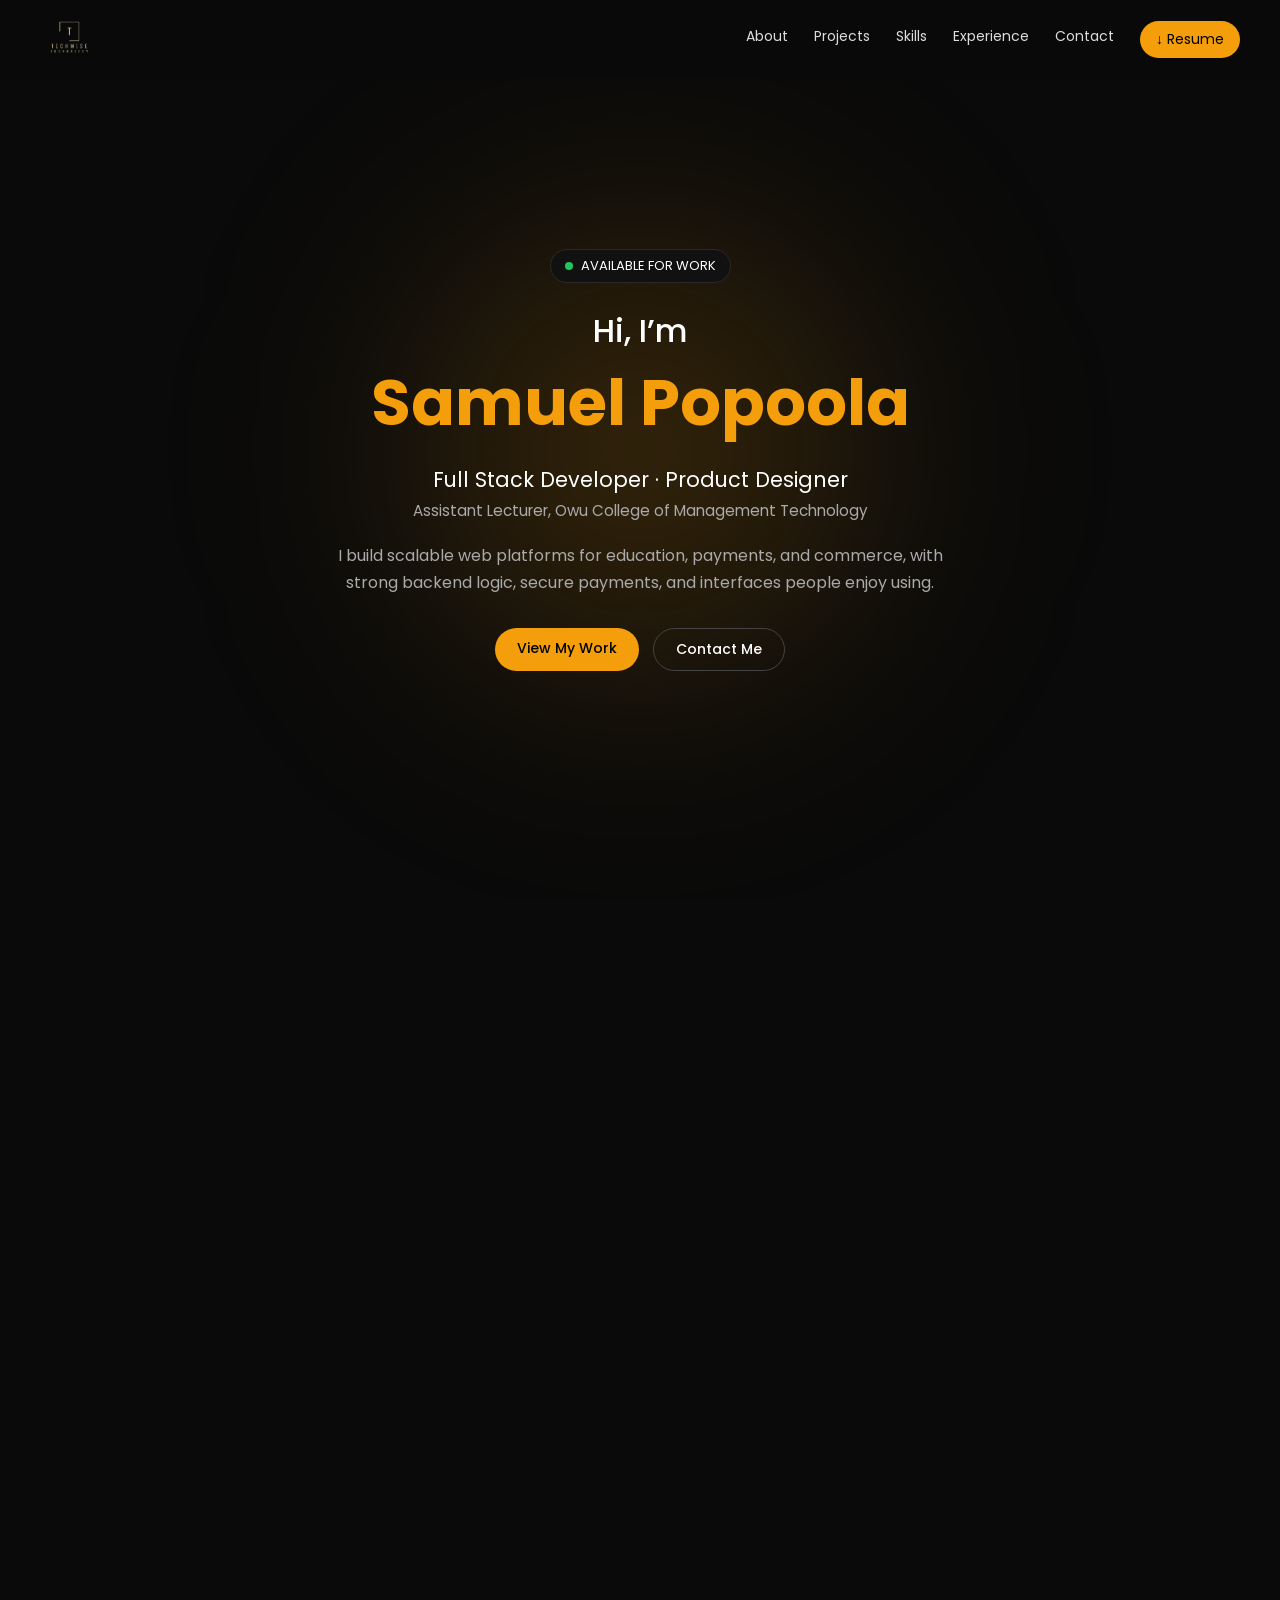
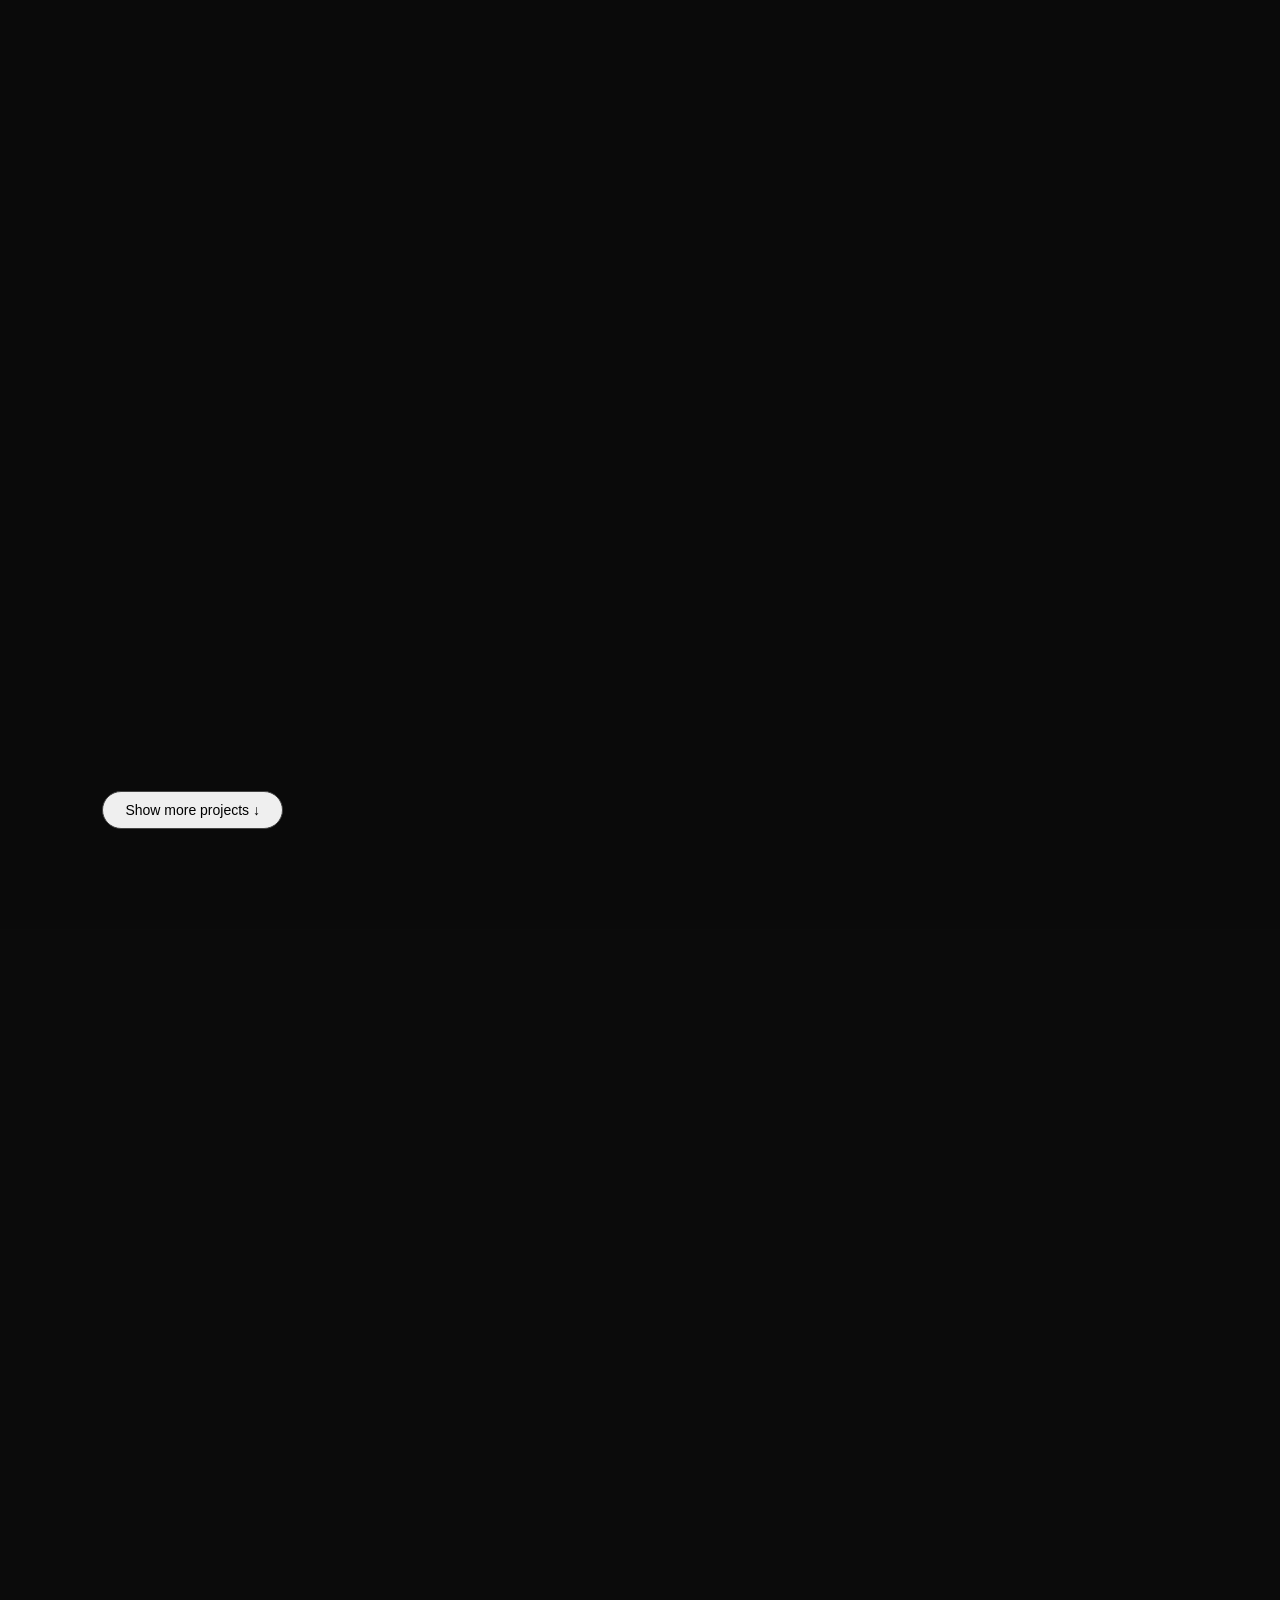
==== index.html @ f071df7e "Update index.html" ====
<!DOCTYPE html>
<html lang="en">
<head>
<meta charset="UTF-8">
<meta name="viewport" content="width=device-width,initial-scale=1">
<title>Samuel Popoola | Full Stack Developer &amp; Product Designer</title>
<meta name="description" content="Samuel Popoola is a full stack developer, product designer and assistant lecturer in Nigeria, building web platforms for education, payments and commerce.">
<meta name="author" content="Samuel Popoola">
<meta name="robots" content="index, follow">
<meta name="redsight-verify" content="rs_b36e7263-e7f">
<link rel="canonical" href="https://samuelpopoola.vercel.app/">
<link rel="sitemap" type="application/xml" href="/sitemap.xml">
<meta property="og:type" content="website">
<meta property="og:url" content="https://samuelpopoola.vercel.app/">
<meta property="og:title" content="Samuel Popoola | Full Stack Developer &amp; Product Designer">
<meta property="og:description" content="Web platforms for education, payments and commerce.">
<meta property="og:image" content="https://samuelpopoola.vercel.app/images/samuel.jpg">
<meta name="twitter:card" content="summary_large_image">
<link rel="icon" href="/images/techwise.jpg">
<link href="https://fonts.googleapis.com/css2?family=Poppins:wght@300;400;500;600;700&display=swap" rel="stylesheet">
<link rel="stylesheet" href="css/style.css">
<script>document.documentElement.className="js"</script>
<script type="application/ld+json">{"@context":"https://schema.org","@type":"Person","name":"Samuel Popoola","url":"https://samuelpopoola.vercel.app/","image":"https://samuelpopoola.vercel.app/images/samuel.jpg","jobTitle":"Full Stack Developer and Assistant Lecturer","worksFor":{"@type":"Organization","name":"Owu College of Management Technology"},"sameAs":["https://github.com/Popoeson","https://instagram.com/popeson_01"]}</script>
</head>
<body id="top">

<header>
<a href="#top" class="logo"><img src="images/techwise2.png" alt="Samuel Popoola logo"></a>
<nav id="nav">
<a href="#about">About</a>
<a href="#projects">Projects</a>
<a href="#skills">Skills</a>
<a href="#experience">Experience</a>
<a href="#contact">Contact</a>
<a href="resume.html" class="rbtn">↓ Resume</a>
</nav>
<button class="menu" id="menu" aria-label="Menu">☰</button>
</header>

<section id="hero">
<div class="hero-in">
<div class="avail"><i></i> AVAILABLE FOR WORK</div>
<h1>Hi, I’m <b>Samuel Popoola</b></h1>
<p class="roles">Full Stack Developer · Product Designer<small>Assistant Lecturer, Owu College of Management Technology</small></p>
<p class="lead">I build scalable web platforms for education, payments, and commerce, with strong backend logic, secure payments, and interfaces people enjoy using.</p>
<div class="row">
<a href="#projects" class="btn pri">View My Work</a>
<a href="mailto:samuelpopoola323@gmail.com" class="btn sec">Contact Me</a>
</div>
</div>
</section>

<section id="about">
<div class="head reveal"><h2>About Me</h2></div>
<div class="about reveal">
<img src="images/samuel.jpg" alt="Samuel Popoola">
<h3>Engineering with <span>Precision</span> &amp; <span>Passion</span></h3>
<p>I’m a full stack developer and product designer who also teaches as an Assistant Lecturer at Owu College of Management Technology. I combine strong backend architecture with clean interfaces to build systems people use every day.</p>
<p>My journey began with HTML and CSS and grew into building full platforms for education, payments, and commerce. Teaching keeps me close to real users, and building keeps me close to real problems.</p>
<div class="stats">
<div><b>3+</b><small>YEARS EXPERIENCE</small></div>
<div><b>9</b><small>PROJECTS</small></div>
<div><b>10+</b><small>TECHNOLOGIES</small></div>
</div>
</div>
</section>

<section id="projects">
<div class="head reveal"><h2>Featured Projects</h2><p>Real-world applications and systems I’ve built and designed.</p></div>
<div class="grid" id="pgrid">

<article class="card reveal">
<div class="pv"><span class="st live">LIVE</span><img src="images/campus-payment.png" alt="Campus payment platform" loading="lazy"></div>
<h3>Campus Payment Platform</h3>
<p>A Nigerian polytechnic’s system for school fees, handout fees, and event dues via Paystack, with three-signal payment confirmation, dedicated virtual accounts, a four-tier staff hierarchy, and secure cookie-based JWT auth.</p>
<div class="tags"><span>Node.js</span><span>MongoDB Atlas</span><span>Paystack</span><span>GitHub Actions</span></div>
<div class="row"><a class="btn pri" href="https://ictresourcecenter.vercel.app" target="_blank" rel="noopener">Live Demo ↗</a></div>
</article>

<article class="card reveal">
<div class="pv"><span class="st live">LIVE</span><img src="images/testpro.png" alt="TestPro screenshot" loading="lazy"></div>
<h3>TestPro | Online CBT System</h3>
<p>Remote computer-based exams with token access, timers, auto-submission, automated grading, and result export.</p>
<div class="tags"><span>Node.js</span><span>MongoDB</span><span>Paystack</span><span>Cloudinary</span></div>
<div class="row"><a class="btn pri" href="https://cbt-system-vert.vercel.app/homepage.html" target="_blank" rel="noopener">Live Demo ↗</a></div>
</article>

<article class="card reveal">
<div class="pv"><span class="st live">LIVE</span><img src="images/portal.png" alt="My Portal screenshot" loading="lazy"></div>
<h3>My Portal | School Management Portal</h3>
<p>Student registration, course registration, results, exam slips, and multi-level admin dashboards for schools.</p>
<div class="tags"><span>Express</span><span>MongoDB</span><span>Cloudinary</span></div>
<div class="row"><a class="btn pri" href="https://ict-reg.vercel.app/" target="_blank" rel="noopener">Live Demo ↗</a></div>
</article>

<article class="card reveal">
<div class="pv"><span class="st dev">IN DEVELOPMENT</span><img src="images/og-icon.png" alt="Akowe AI" loading="lazy"></div>
<h3>Akowe AI | Academic E-Library</h3>
<p>Africa’s AI-powered academic library for Nigerian and African students. Search 8 sources at once for textbooks, journals, papers, and past questions, with AI topic summaries on demand. Free to use.</p>
<div class="tags"><span>Node.js</span><span>MongoDB</span><span>Groq</span><span>Google OAuth</span></div>
<div class="row"><a class="btn pri" href="https://e-library-two-tau.vercel.app/" target="_blank" rel="noopener">Try the Preview ↗</a></div>
</article>

<article class="card reveal">
<div class="pv"><span class="st des">IN DESIGN</span><img src="images/vendormart.png" alt="Vendormart prototype" loading="lazy"></div>
<h3>Vendormart | Product Design</h3>
<p>A marketplace connecting physical-market vendors with buyers. I wrote the 26-page specification covering escrow-protected payments, vendor plans, a trust framework, and order disputes, and built an interactive prototype.</p>
<div class="tags"><span>Product Design</span><span>UX</span><span>Specification</span><span>Prototyping</span></div>
<div class="row"><a class="btn pri" href="https://www.magicpatterns.com/c/fu7ejytawa8qipopsy69ym/preview" target="_blank" rel="noopener">View Prototype ↗</a></div>
</article>

<article class="card reveal more">
<div class="pv"><span class="st live">LIVE</span><img src="images/tastybites.png" alt="TastyBites screenshot" loading="lazy"></div>
<h3>TastyBites | Restaurant Ordering</h3>
<p>Customers browse meals, order and pay online, and admins manage stock, with WhatsApp order summaries.</p>
<div class="tags"><span>Express</span><span>MongoDB</span></div>
<div class="row"><a class="btn pri" href="https://restaurant-plum.vercel.app/" target="_blank" rel="noopener">Live Demo ↗</a></div>
</article>

<article class="card reveal more">
<div class="pv"><span class="st live">LIVE</span><img src="images/okizz.jpg" alt="Okizz Concert screenshot" loading="lazy"></div>
<h3>Okizz Concert | Ticketing System</h3>
<p>Online concert ticket sales with fast, secure payments.</p>
<div class="tags"><span>Node.js</span><span>MongoDB</span><span>Paystack</span><span>Cloudinary</span></div>
<div class="row"><a class="btn pri" href="https://okizz.vercel.app/" target="_blank" rel="noopener">Live Demo ↗</a></div>
</article>

<article class="card reveal more">
<div class="pv"><span class="st live">LIVE</span><img src="images/subuluke.png" alt="Subuluke screenshot" loading="lazy"></div>
<h3>Subuluke | E-Store</h3>
<p>A mobile-friendly store with guest checkout. Paid orders go to the admin via WhatsApp for delivery.</p>
<div class="tags"><span>Node.js</span><span>MongoDB</span><span>Paystack</span><span>Cloudinary</span></div>
<div class="row"><a class="btn pri" href="https://subuluke.vercel.app/" target="_blank" rel="noopener">Live Demo ↗</a></div>
</article>

<article class="card reveal more">
<div class="pv"><span class="st live">LIVE</span><img src="images/abby.png" alt="Abby Secret screenshot" loading="lazy"></div>
<h3>Abby Secret | Boutique E-commerce</h3>
<p>Fashion e-commerce with online payments, inventory management, and WhatsApp notifications.</p>
<div class="tags"><span>Express</span><span>Cloudinary</span></div>
<div class="row"><a class="btn pri" href="https://abby-nu.vercel.app/home.html" target="_blank" rel="noopener">Live Demo ↗</a></div>
</article>

</div>
<div class="morebar"><button class="btn sec" id="morebtn" hidden>Show more projects ↓</button></div>
</section>

<section id="skills">
<div class="head reveal"><h2>Skills &amp; Infrastructure</h2><p>The tools and systems behind the platforms I build.</p></div>
<div class="grid sm">
<div class="card reveal"><h3>Frontend</h3><div class="tags"><span>HTML</span><span>CSS</span><span>JavaScript</span></div></div>
<div class="card reveal"><h3>Backend</h3><div class="tags"><span>Node.js</span><span>Express.js</span><span>REST APIs</span></div></div>
<div class="card reveal"><h3>Database</h3><div class="tags"><span>MongoDB</span><span>MongoDB Atlas</span><span>Mongoose</span></div></div>
<div class="card reveal"><h3>Payments</h3><div class="tags"><span>Paystack</span><span>Virtual Accounts</span></div></div>
<div class="card reveal"><h3>Auth &amp; Security</h3><div class="tags"><span>JWT</span><span>httpOnly Cookies</span><span>Google OAuth</span></div></div>
<div
---- css/style.css ----
:root{--bg:#0a0a0a;--card:#111;--line:#222;--muted:#aaa;--accent:#f59e0b}
*{margin:0;padding:0;box-sizing:border-box}
html{scroll-behavior:smooth}
body{font-family:'Poppins',sans-serif;background:var(--bg);color:#fff;overflow-x:hidden}
a{color:inherit;text-decoration:none}
section{padding:100px 8%}
.head{text-align:center;margin-bottom:50px}
.head h2{font-size:2.2rem}
.head h2::after{content:"";display:block;width:70px;height:4px;background:var(--accent);margin:10px auto 14px;border-radius:2px}
.head p{color:var(--muted)}
header{position:fixed;top:0;width:100%;display:flex;align-items:center;justify-content:space-between;padding:14px 40px;z-index:100;background:rgba(10,10,10,.75);backdrop-filter:blur(10px)}
.logo img{height:44px}
nav{display:flex;gap:26px;align-items:center}
nav a{color:#ddd;font-size:14px;padding-bottom:4px;border-bottom:2px solid transparent}
nav a.active{border-color:var(--accent);color:#fff}
nav a.rbtn{background:var(--accent);color:#000;padding:8px 16px;border-radius:20px;border:0}
.menu{display:none;font-size:24px;background:none;border:0;color:#fff;cursor:pointer}
.btn{display:inline-block;padding:10px 22px;border-radius:30px;font-size:14px;font-weight:500;transition:.3s}
.pri{background:var(--accent);color:#000}
.sec{border:1px solid #444}
.btn:hover{transform:translateY(-2px)}
#hero{min-height:100vh;display:flex;align-items:center;justify-content:center;text-align:center;padding-top:120px;position:relative;overflow:hidden}
#hero::before{content:"";position:absolute;width:600px;height:600px;background:radial-gradient(circle,rgba(245,158,11,.3),transparent 70%);filter:blur(120px);top:50%;left:50%;transform:translate(-50%,-50%)}
.hero-in{position:relative;max-width:800px}
.avail{display:inline-flex;align-items:center;gap:8px;padding:6px 14px;border-radius:20px;font-size:13px;background:var(--card);border:1px solid #2a2a2a;margin-bottom:24px}
.avail i{width:8px;height:8px;background:#22c55e;border-radius:50%}
h1{font-size:2rem;font-weight:500}
h1 b{display:block;font-size:4rem;color:var(--accent);font-weight:700}
.roles{font-size:1.3rem;margin:14px 0 20px}
.roles small{display:block;color:var(--muted);font-size:.95rem;margin-top:4px}
.lead{max-width:620px;margin:0 auto 32px;color:var(--muted);line-height:1.7}
.row{display:flex;gap:14px;justify-content:center;flex-wrap:wrap}
.grid{display:grid;grid-template-columns:repeat(auto-fit,minmax(300px,1fr));gap:28px}
.grid.sm{grid-template-columns:repeat(auto-fit,minmax(240px,1fr))}
.card{background:var(--card);border:1px solid var(--line);border-radius:12px;padding:22px;display:flex;flex-direction:column}
.card:hover{border-color:var(--accent);transform:translateY(-6px)}
.card h3{font-size:1.2rem;margin-bottom:8px}
.card p{color:var(--muted);font-size:.95rem;line-height:1.6;margin-bottom:14px}
.sm .card h3{color:var(--accent);font-size:1.05rem}
.pv{position:relative;height:240px;border-radius:8px;overflow:hidden;background:linear-gradient(135deg,#1a1a1a,#2a2008);margin-bottom:16px}
.pv img{width:100%;height:100%;object-fit:cover;transition:transform .4s}
.card:hover .pv img{transform:scale(1.05)}
.st{position:absolute;top:10px;left:10px;z-index:1;font-size:11px;font-weight:700;letter-spacing:1px;padding:4px 10px;border-radius:20px;color:#000}
.live{background:#22c55e}.dev{background:var(--accent)}.des{background:#60a5fa}
.tags{display:flex;flex-wrap:wrap;gap:8px;margin:auto 0 16px}
.tags span{background:#1a1a1a;border:1px solid #2a2a2a;color:#ddd;padding:4px 12px;border-radius:20px;font-size:.8rem}
#skills{background:#0b0b0b}
.about{max-width:760px;margin:auto;text-align:center}
.about img{width:200px;height:200px;border-radius:50%;object-fit:cover;border:3px solid var(--accent);margin-bottom:24px}
.about h3{font-size:1.6rem;margin-bottom:16px}
.about h3 span{color:var(--accent)}
.about p{color:var(--muted);line-height:1.8;margin-bottom:14px}
.stats{display:flex;gap:16px;justify-content:center;flex-wrap:wrap;margin-top:30px}
.stats div{background:var(--card);border:1px solid var(--line);border-radius:12px;padding:20px 32px;min-width:160px}
.stats b{display:block;color:var(--accent);font-size:2rem}
.stats small{color:var(--muted);letter-spacing:1px;font-size:.7rem}
.tl{max-width:760px;margin:auto;border-left:3px solid var(--accent);padding-left:28px}
.tl article{position:relative;margin-bottom:34px;background:var(--card);border-radius:8px;padding:20px 24px}
.tl article::before{content:"";position:absolute;left:-36px;top:24px;width:14px;height:14px;border-radius:50%;background:var(--accent)}
.tl time{color:var(--accent);font-size:.85rem;font-weight:600}
.tl h3{font-size:1.25rem;margin:4px 0}
.tl em{display:block;color:#d1d5db;font-style:normal;margin-bottom:8px}
.tl p{color:var(--muted);line-height:1.6;font-size:.95rem}
#contact{text-align:center;background:#0b0b0b}
#contact p{color:var(--muted);max-width:600px;margin:0 auto 24px}
footer{text-align:center;padding:36px 8%;border-top:1px solid #1f1f1f;color:#888;font-size:14px}
footer span{color:var(--accent)}
.js .reveal{opacity:0;translate:0 30px;transition:opacity .7s,translate .7s,transform .3s,border-color .3s}
.js .reveal.on{opacity:1;translate:0 0}
@media(max-width:768px){
header{padding:12px 20px}
.menu{display:block}
nav{display:none;position:absolute;top:100%;left:0;width:100%;background:#111;flex-direction:column;align-items:flex-start;padding:20px;gap:18px}
nav.open{display:flex}
section{padding:80px 5%}
h1 b{font-size:2.6rem}
.grid,.grid.sm{grid-template-columns:1fr}
.pv{height:200px}
}
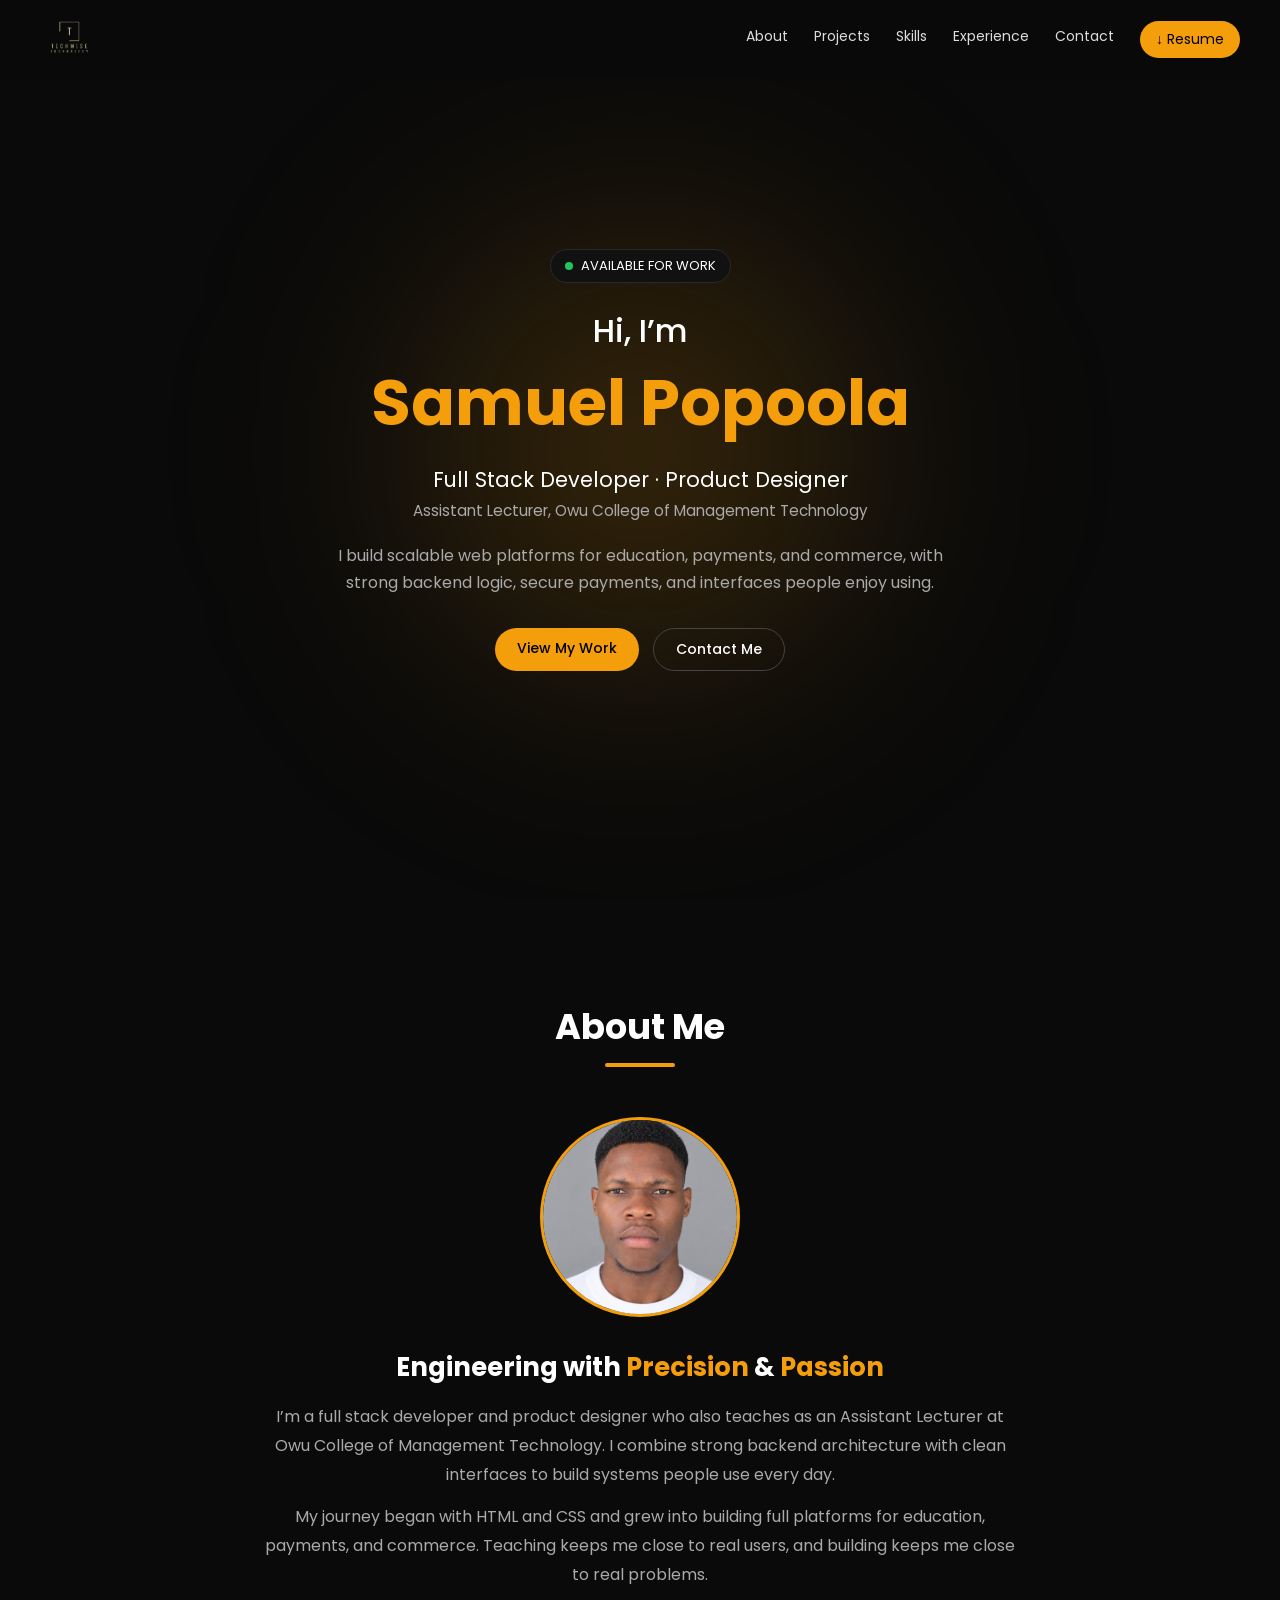
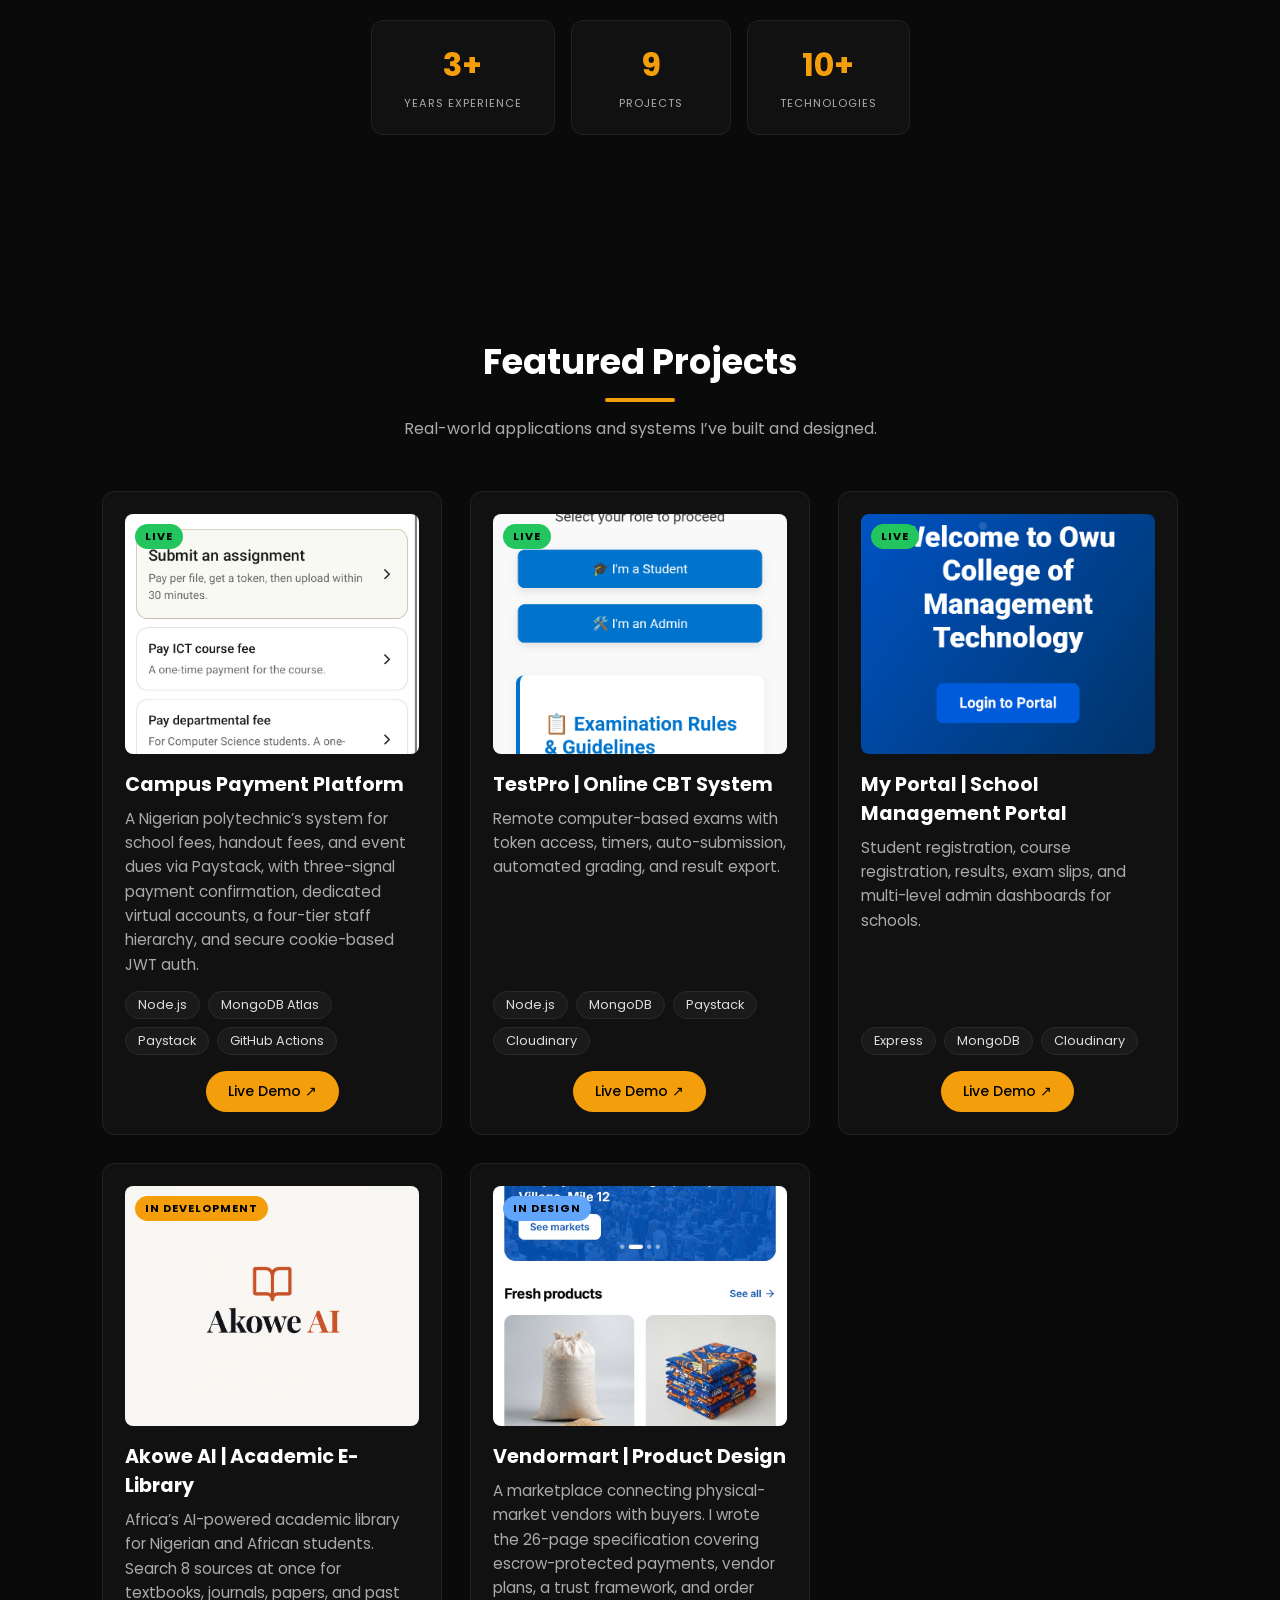
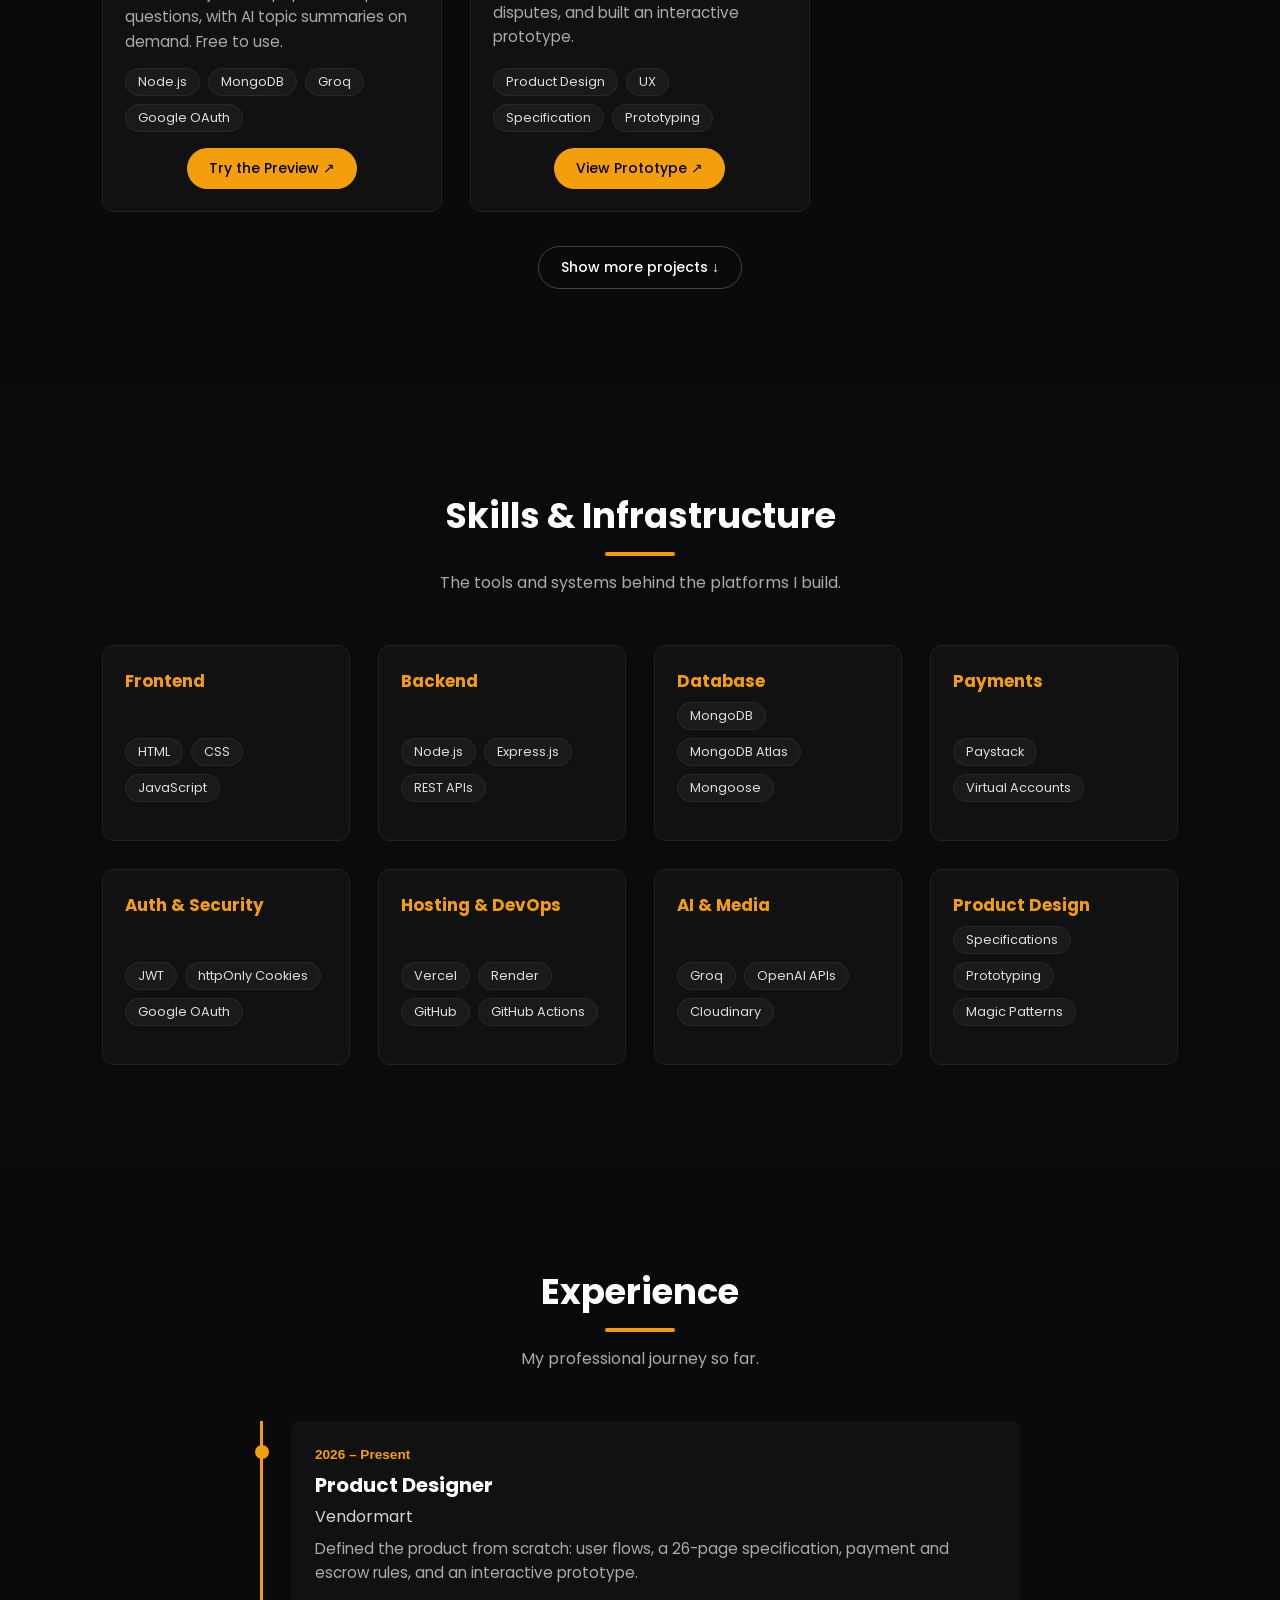
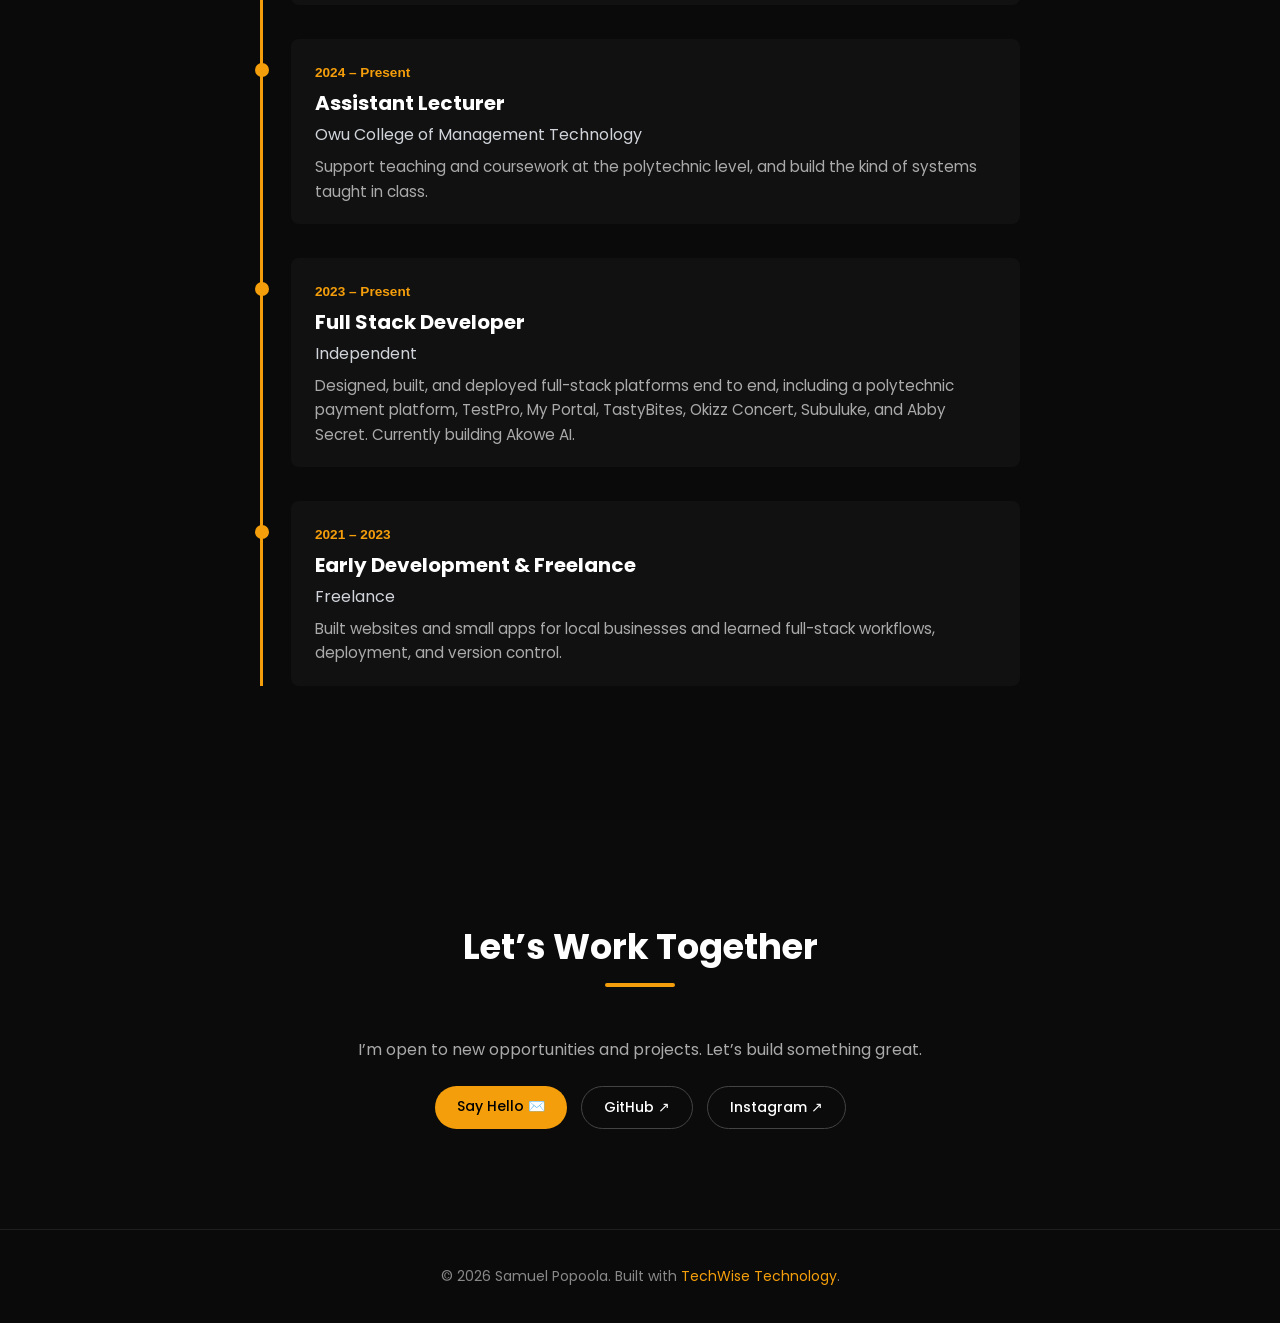
==== commit 8ff34d9c: "Update index.html" ====
--- a/index.html
+++ b/index.html
@@ -153,4 +153,34 @@
 <div class="card reveal"><h3>Database</h3><div class="tags"><span>MongoDB</span><span>MongoDB Atlas</span><span>Mongoose</span></div></div>
 <div class="card reveal"><h3>Payments</h3><div class="tags"><span>Paystack</span><span>Virtual Accounts</span></div></div>
 <div class="card reveal"><h3>Auth &amp; Security</h3><div class="tags"><span>JWT</span><span>httpOnly Cookies</span><span>Google OAuth</span></div></div>
-<div+<div class="card reveal"><h3>Hosting &amp; DevOps</h3><div class="tags"><span>Vercel</span><span>Render</span><span>GitHub</span><span>GitHub Actions</span></div></div>
+<div class="card reveal"><h3>AI &amp; Media</h3><div class="tags"><span>Groq</span><span>OpenAI APIs</span><span>Cloudinary</span></div></div>
+<div class="card reveal"><h3>Product Design</h3><div class="tags"><span>Specifications</span><span>Prototyping</span><span>Magic Patterns</span></div></div>
+</div>
+</section>
+
+<section id="experience">
+<div class="head reveal"><h2>Experience</h2><p>My professional journey so far.</p></div>
+<div class="tl">
+<article class="reveal"><time>2026 – Present</time><h3>Product Designer</h3><em>Vendormart</em><p>Defined the product from scratch: user flows, a 26-page specification, payment and escrow rules, and an interactive prototype.</p></article>
+<article class="reveal"><time>2024 – Present</time><h3>Assistant Lecturer</h3><em>Owu College of Management Technology</em><p>Support teaching and coursework at the polytechnic level, and build the kind of systems taught in class.</p></article>
+<article class="reveal"><time>2023 – Present</time><h3>Full Stack Developer</h3><em>Independent</em><p>Designed, built, and deployed full-stack platforms end to end, including a polytechnic payment platform, TestPro, My Portal, TastyBites, Okizz Concert, Subuluke, and Abby Secret. Currently building Akowe AI.</p></article>
+<article class="reveal"><time>2021 – 2023</time><h3>Early Development &amp; Freelance</h3><em>Freelance</em><p>Built websites and small apps for local businesses and learned full-stack workflows, deployment, and version control.</p></article>
+</div>
+</section>
+
+<section id="contact">
+<div class="head reveal"><h2>Let’s Work Together</h2></div>
+<p class="reveal">I’m open to new opportunities and projects. Let’s build something great.</p>
+<div class="row reveal">
+<a class="btn pri" href="mailto:samuelpopoola323@gmail.com">Say Hello ✉️</a>
+<a class="btn sec" href="https://github.com/Popoeson" target="_blank" rel="noopener">GitHub ↗</a>
+<a class="btn sec" href="https://instagram.com/popeson_01" target="_blank" rel="noopener">Instagram ↗</a>
+</div>
+</section>
+
+<footer>© 2026 Samuel Popoola. Built with <span>TechWise Technology</span>.</footer>
+
+<script src="js/main.js"></script>
+</body>
+</html>
--- a/css/style.css
+++ b/css/style.css
@@ -76,4 +76,7 @@
 h1 b{font-size:2.6rem}
 .grid,.grid.sm{grid-template-columns:1fr}
 .pv{height:200px}
-}+}
+.grid.collapsed .more{display:none}
+.morebar{text-align:center;margin-top:34px}
+button.btn{background:none;color:inherit;font-family:inherit;cursor:pointer}
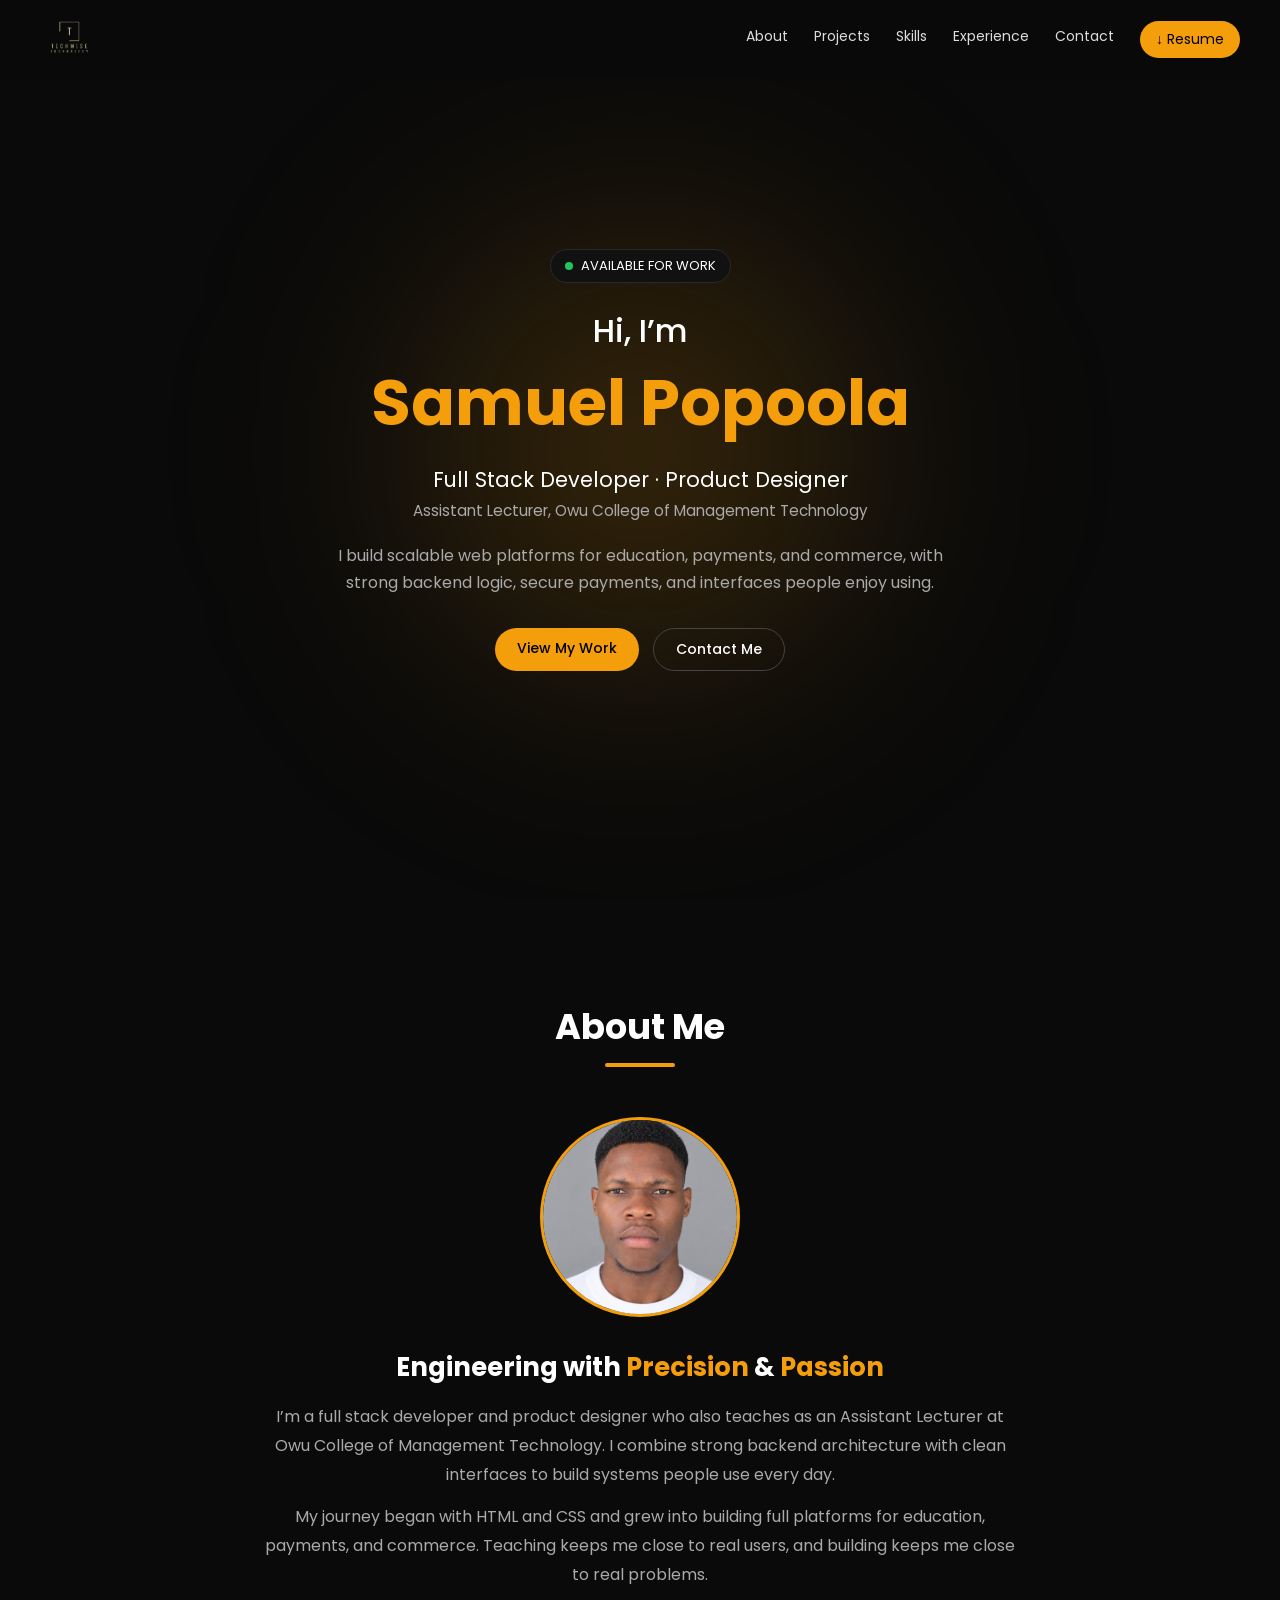
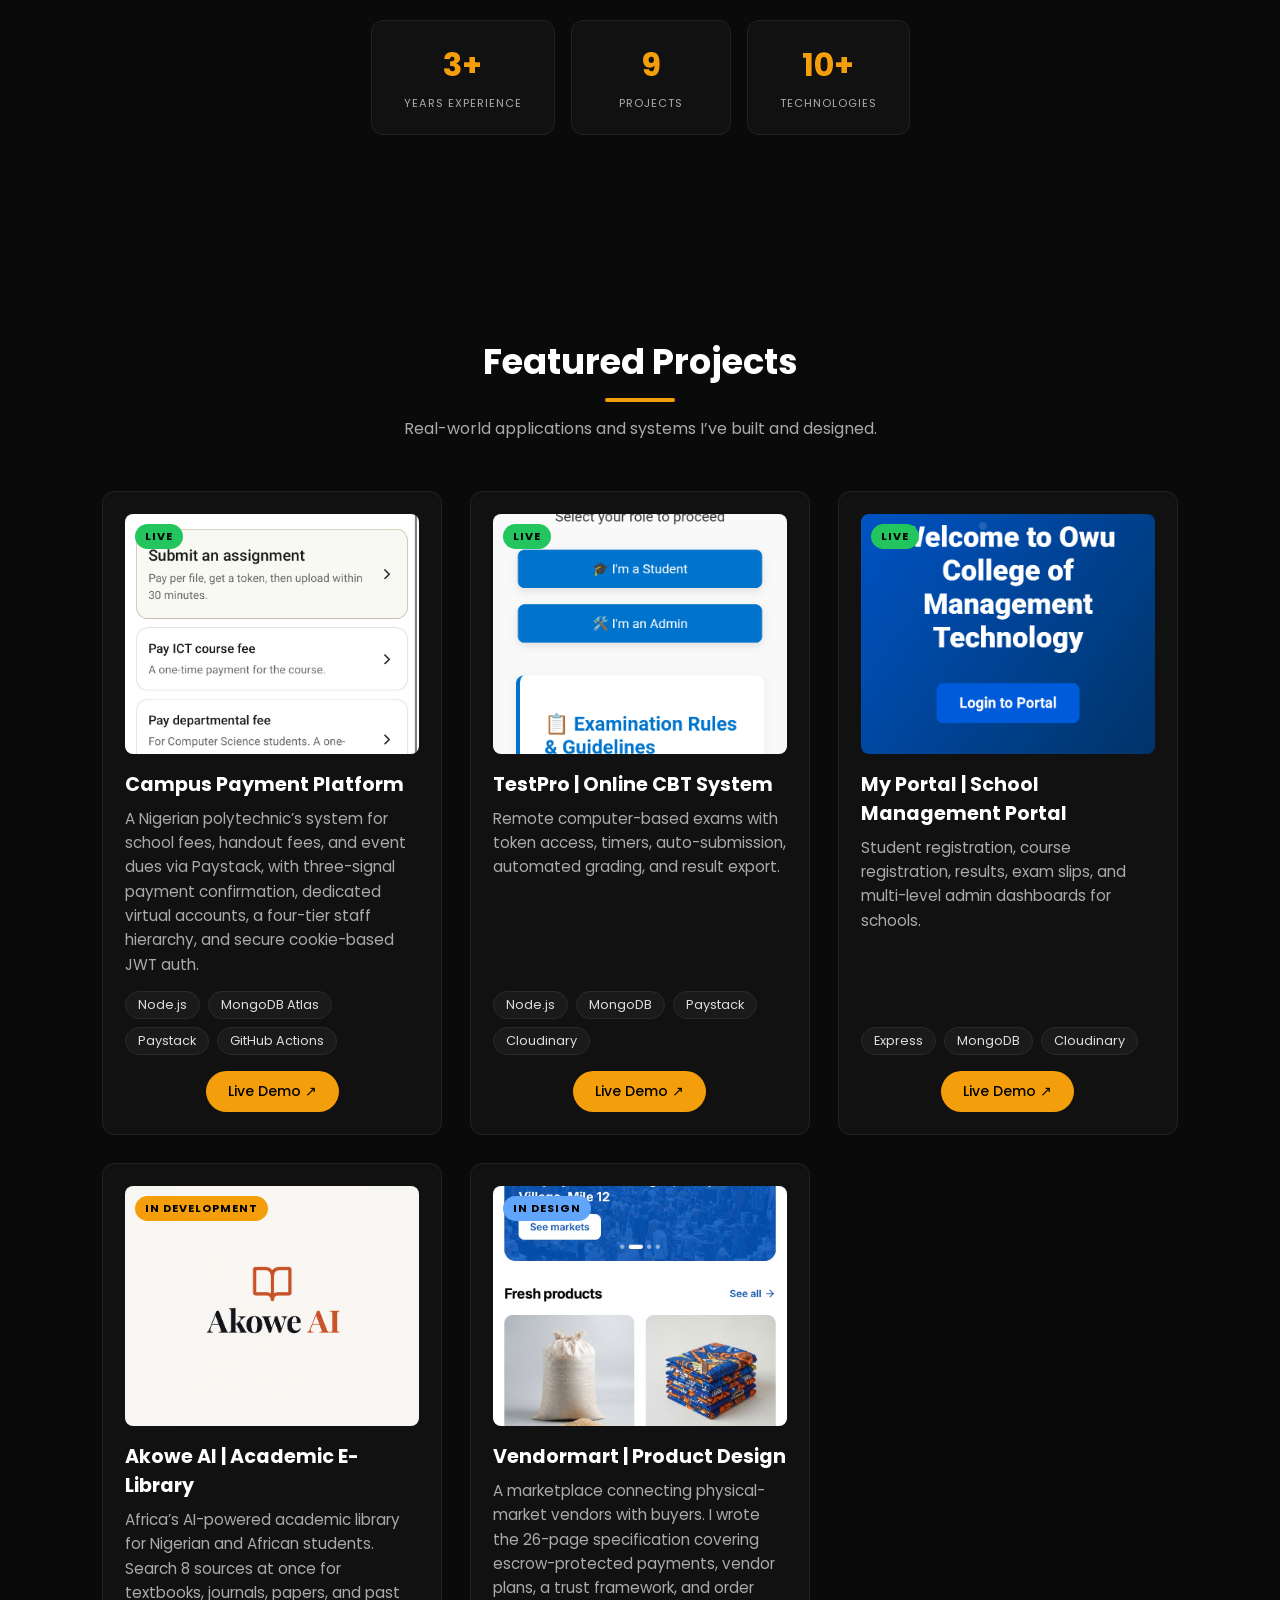
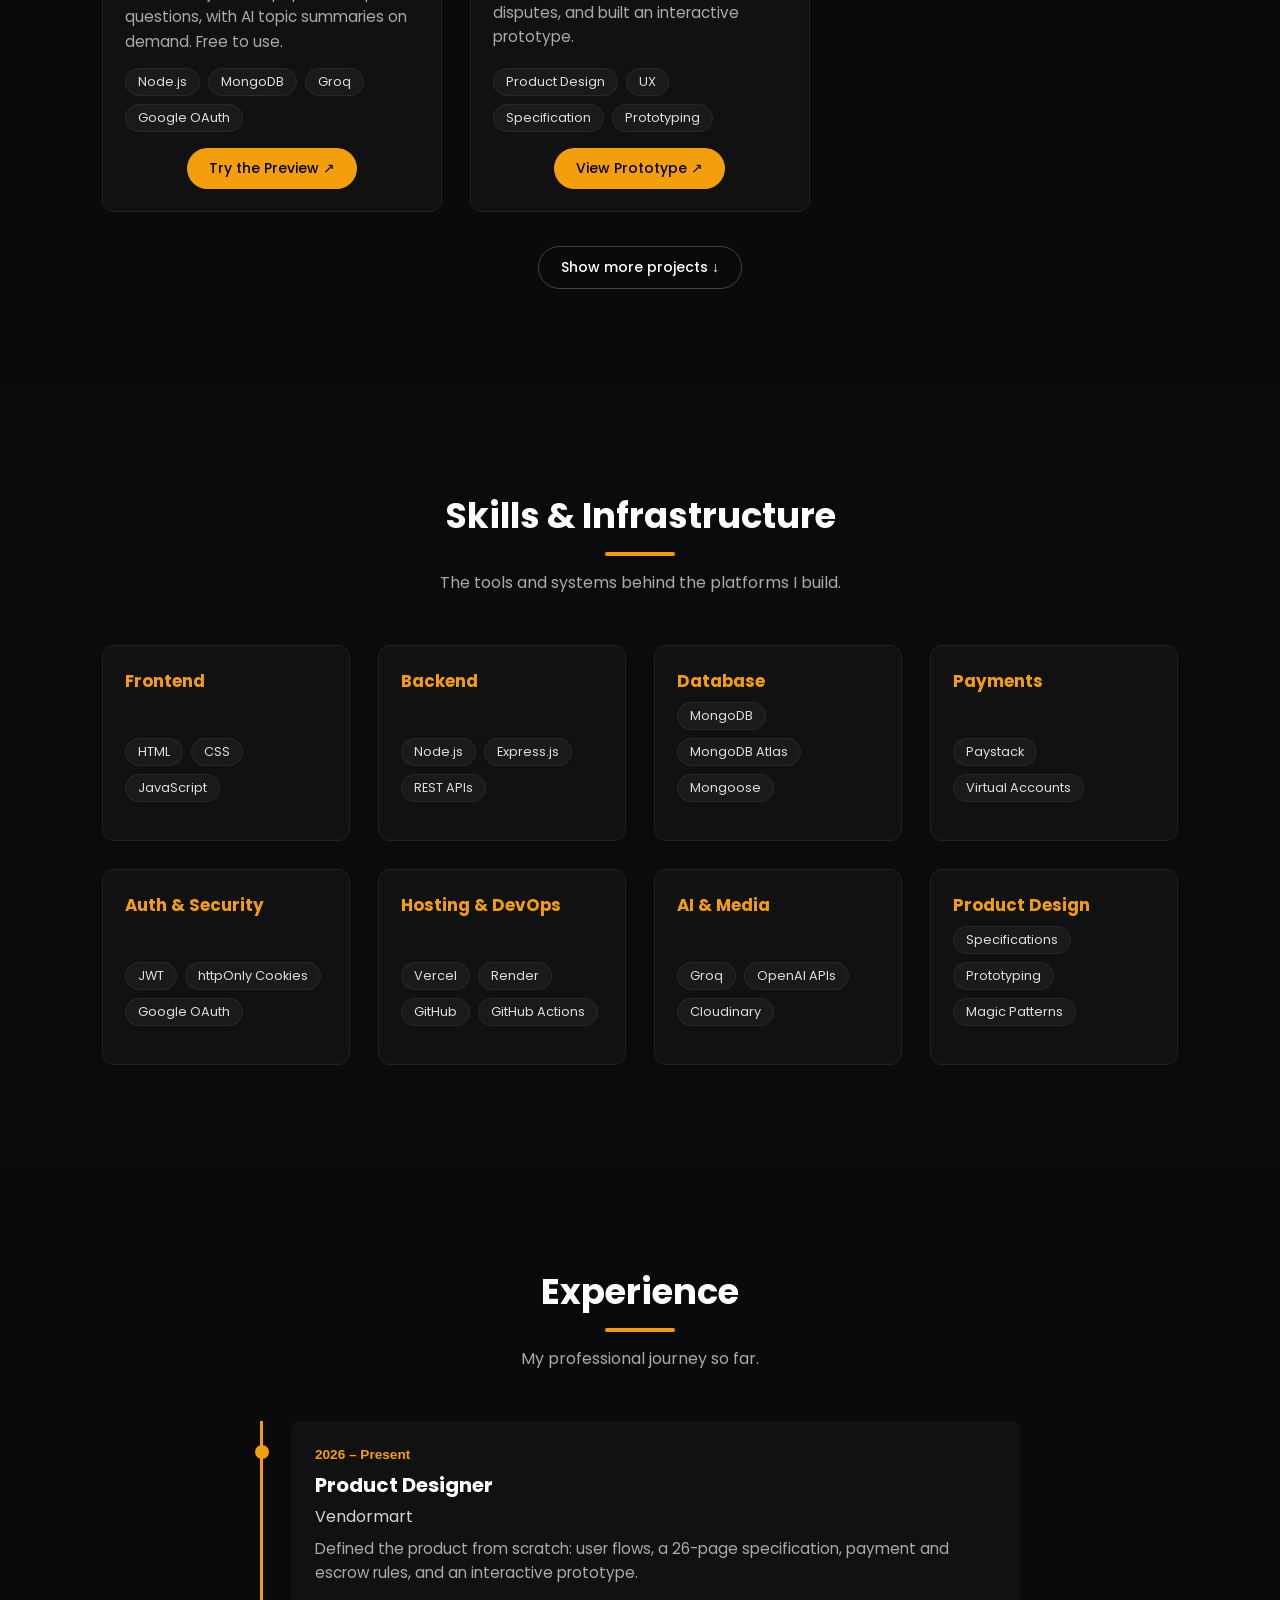
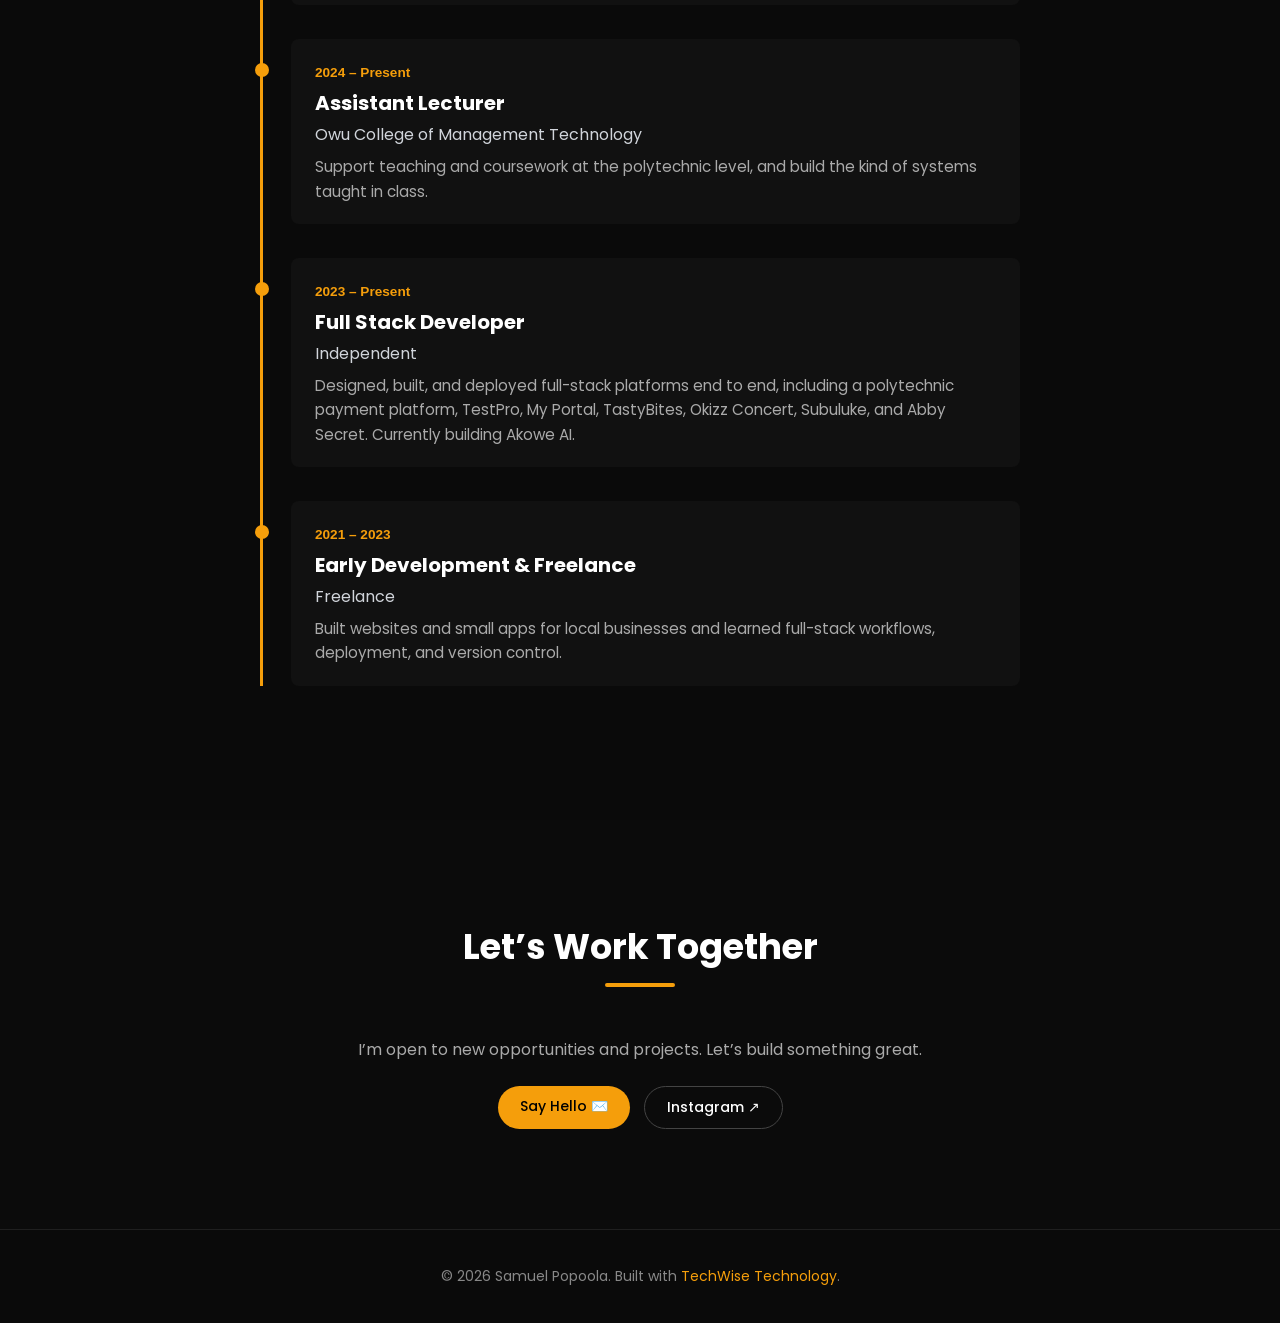
==== commit 555a7cda: "Update index.html" ====
--- a/index.html
+++ b/index.html
@@ -8,19 +8,19 @@
 <meta name="author" content="Samuel Popoola">
 <meta name="robots" content="index, follow">
 <meta name="redsight-verify" content="rs_b36e7263-e7f">
-<link rel="canonical" href="https://samuelpopoola.vercel.app/">
+<link rel="canonical" href="https://samuelpopoola.com.ng/">
 <link rel="sitemap" type="application/xml" href="/sitemap.xml">
 <meta property="og:type" content="website">
-<meta property="og:url" content="https://samuelpopoola.vercel.app/">
+<meta property="og:url" content="https://samuelpopoola.com.ng/">
 <meta property="og:title" content="Samuel Popoola | Full Stack Developer &amp; Product Designer">
 <meta property="og:description" content="Web platforms for education, payments and commerce.">
-<meta property="og:image" content="https://samuelpopoola.vercel.app/images/samuel.jpg">
+<meta property="og:image" content="https://samuelpopoola.com.ng/images/samuel.jpg">
 <meta name="twitter:card" content="summary_large_image">
 <link rel="icon" href="/images/techwise.jpg">
 <link href="https://fonts.googleapis.com/css2?family=Poppins:wght@300;400;500;600;700&display=swap" rel="stylesheet">
 <link rel="stylesheet" href="css/style.css">
 <script>document.documentElement.className="js"</script>
-<script type="application/ld+json">{"@context":"https://schema.org","@type":"Person","name":"Samuel Popoola","url":"https://samuelpopoola.vercel.app/","image":"https://samuelpopoola.vercel.app/images/samuel.jpg","jobTitle":"Full Stack Developer and Assistant Lecturer","worksFor":{"@type":"Organization","name":"Owu College of Management Technology"},"sameAs":["https://github.com/Popoeson","https://instagram.com/popeson_01"]}</script>
+<script type="application/ld+json">{"@context":"https://schema.org","@type":"Person","name":"Samuel Popoola","url":"https://samuelpopoola.com.ng/","image":"https://samuelpopoola.com.ng/images/samuel.jpg","jobTitle":"Full Stack Developer and Assistant Lecturer","worksFor":{"@type":"Organization","name":"Owu College of Management Technology"},"sameAs":["https://github.com/Popoeson","https://instagram.com/popeson_01"]}</script>
 </head>
 <body id="top">
 
@@ -45,7 +45,7 @@
 <p class="lead">I build scalable web platforms for education, payments, and commerce, with strong backend logic, secure payments, and interfaces people enjoy using.</p>
 <div class="row">
 <a href="#projects" class="btn pri">View My Work</a>
-<a href="mailto:samuelpopoola323@gmail.com" class="btn sec">Contact Me</a>
+<a href="mailto:contact@samuelpopoola.com.ng" class="btn sec">Contact Me</a>
 </div>
 </div>
 </section>
@@ -173,8 +173,8 @@
 <div class="head reveal"><h2>Let’s Work Together</h2></div>
 <p class="reveal">I’m open to new opportunities and projects. Let’s build something great.</p>
 <div class="row reveal">
-<a class="btn pri" href="mailto:samuelpopoola323@gmail.com">Say Hello ✉️</a>
-<a class="btn sec" href="https://github.com/Popoeson" target="_blank" rel="noopener">GitHub ↗</a>
+<a class="btn pri" href="mailto:contact@samuelpopoola.com.ng">Say Hello ✉️</a>
+<!-- <a class="btn sec" href="https://github.com/Popoeson" target="_blank" rel="noopener">GitHub ↗</a> -->
 <a class="btn sec" href="https://instagram.com/popeson_01" target="_blank" rel="noopener">Instagram ↗</a>
 </div>
 </section>
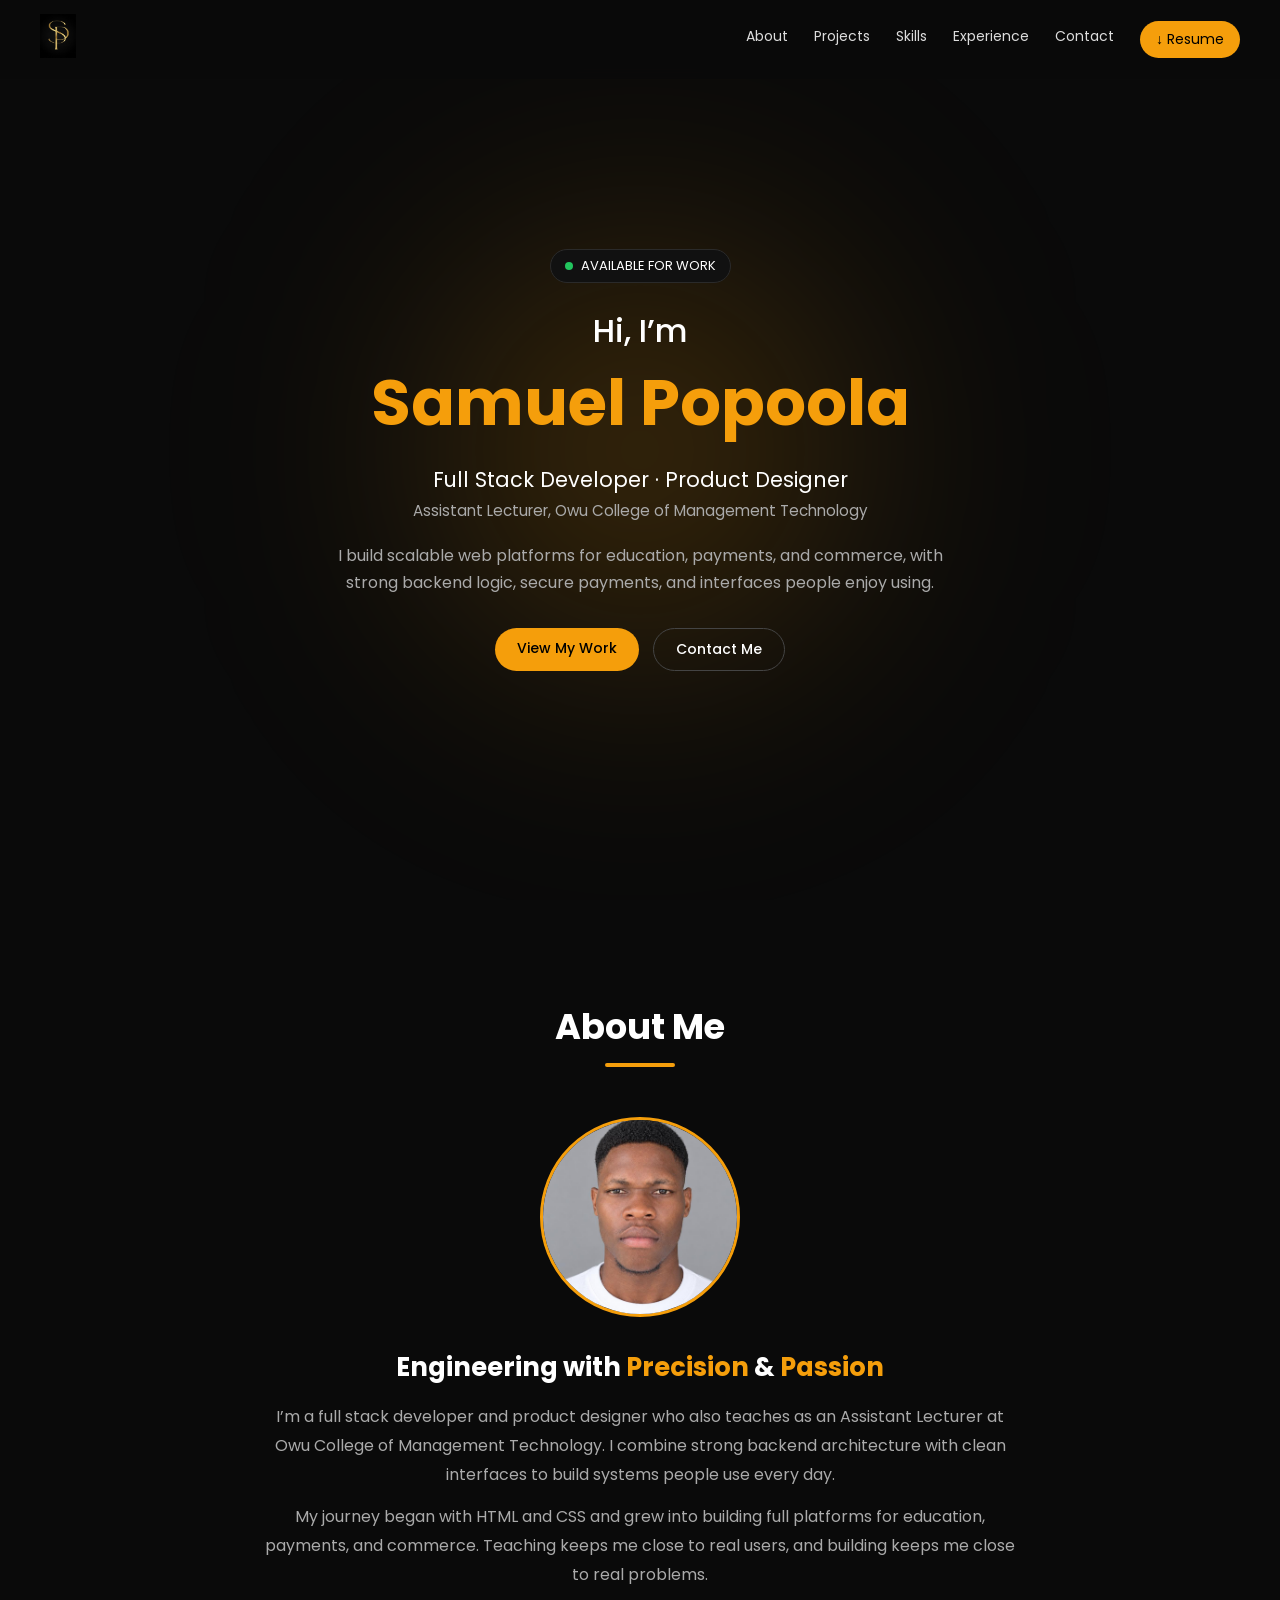
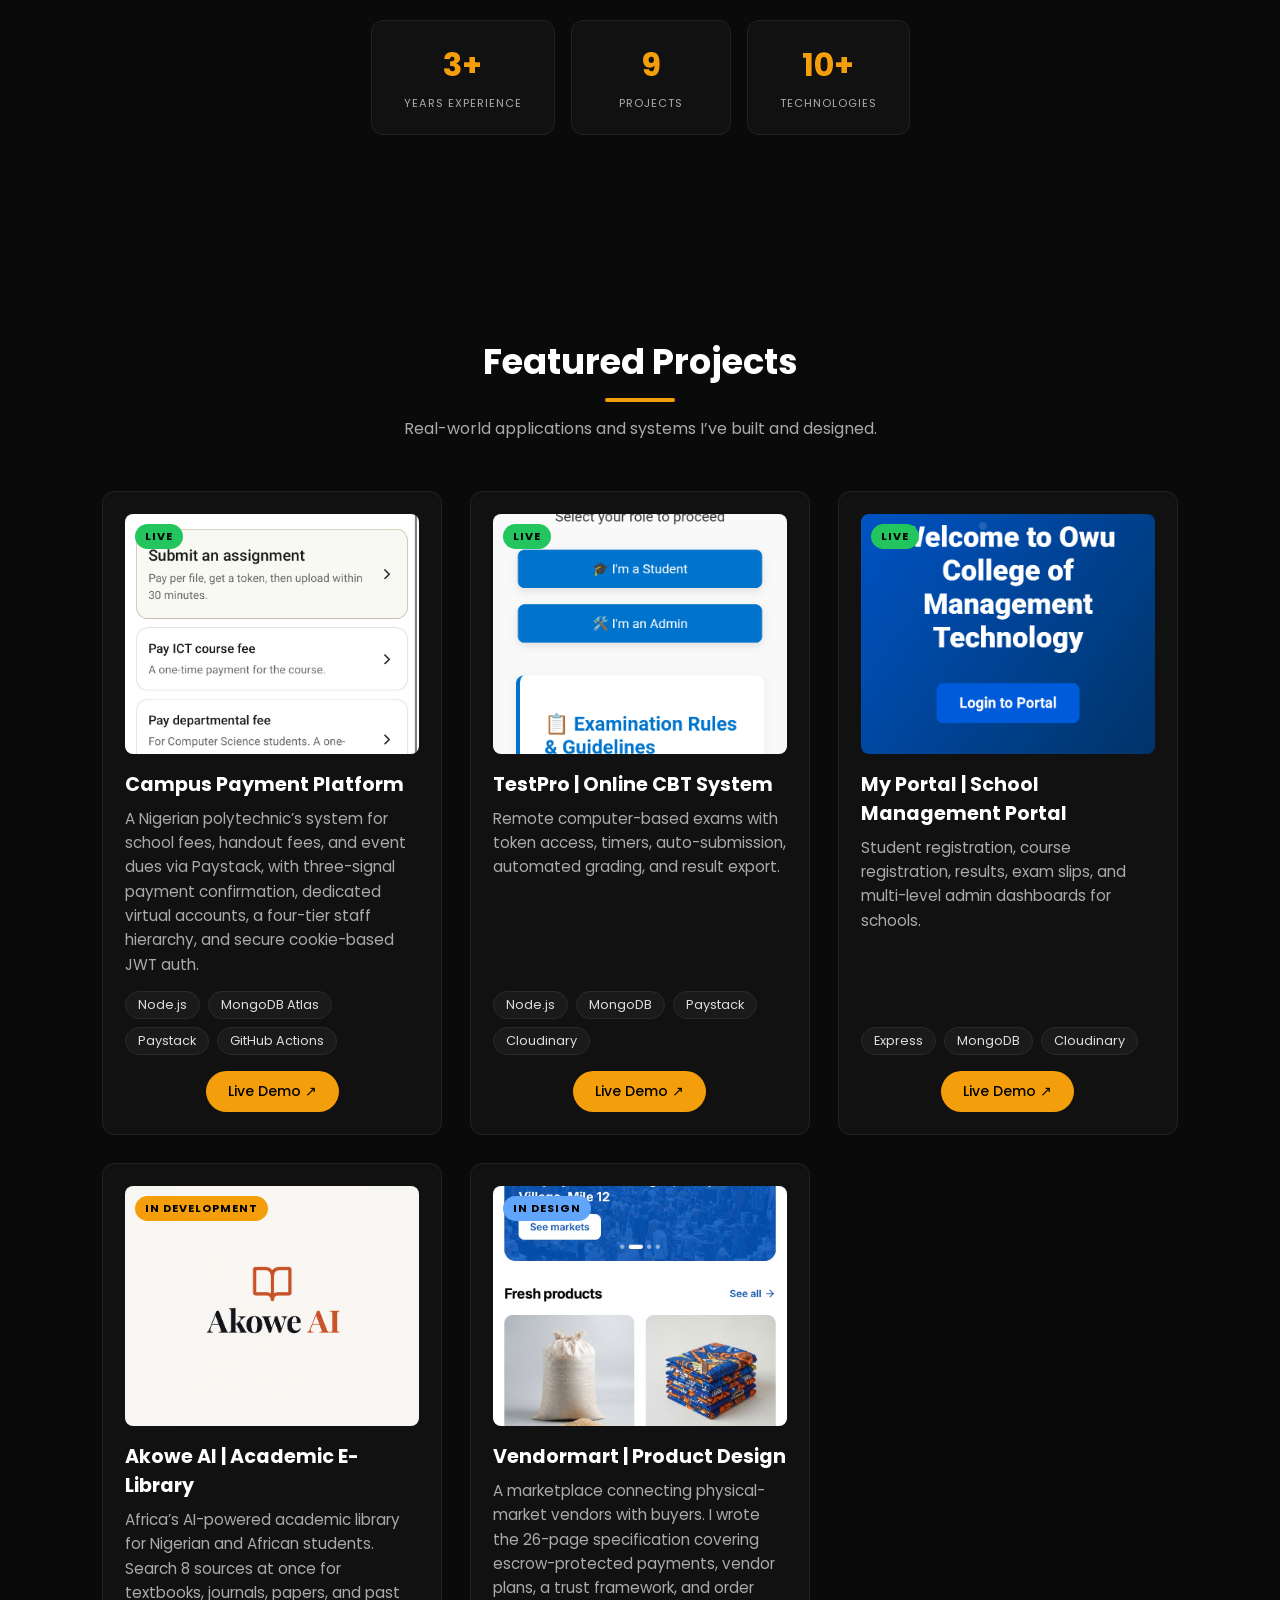
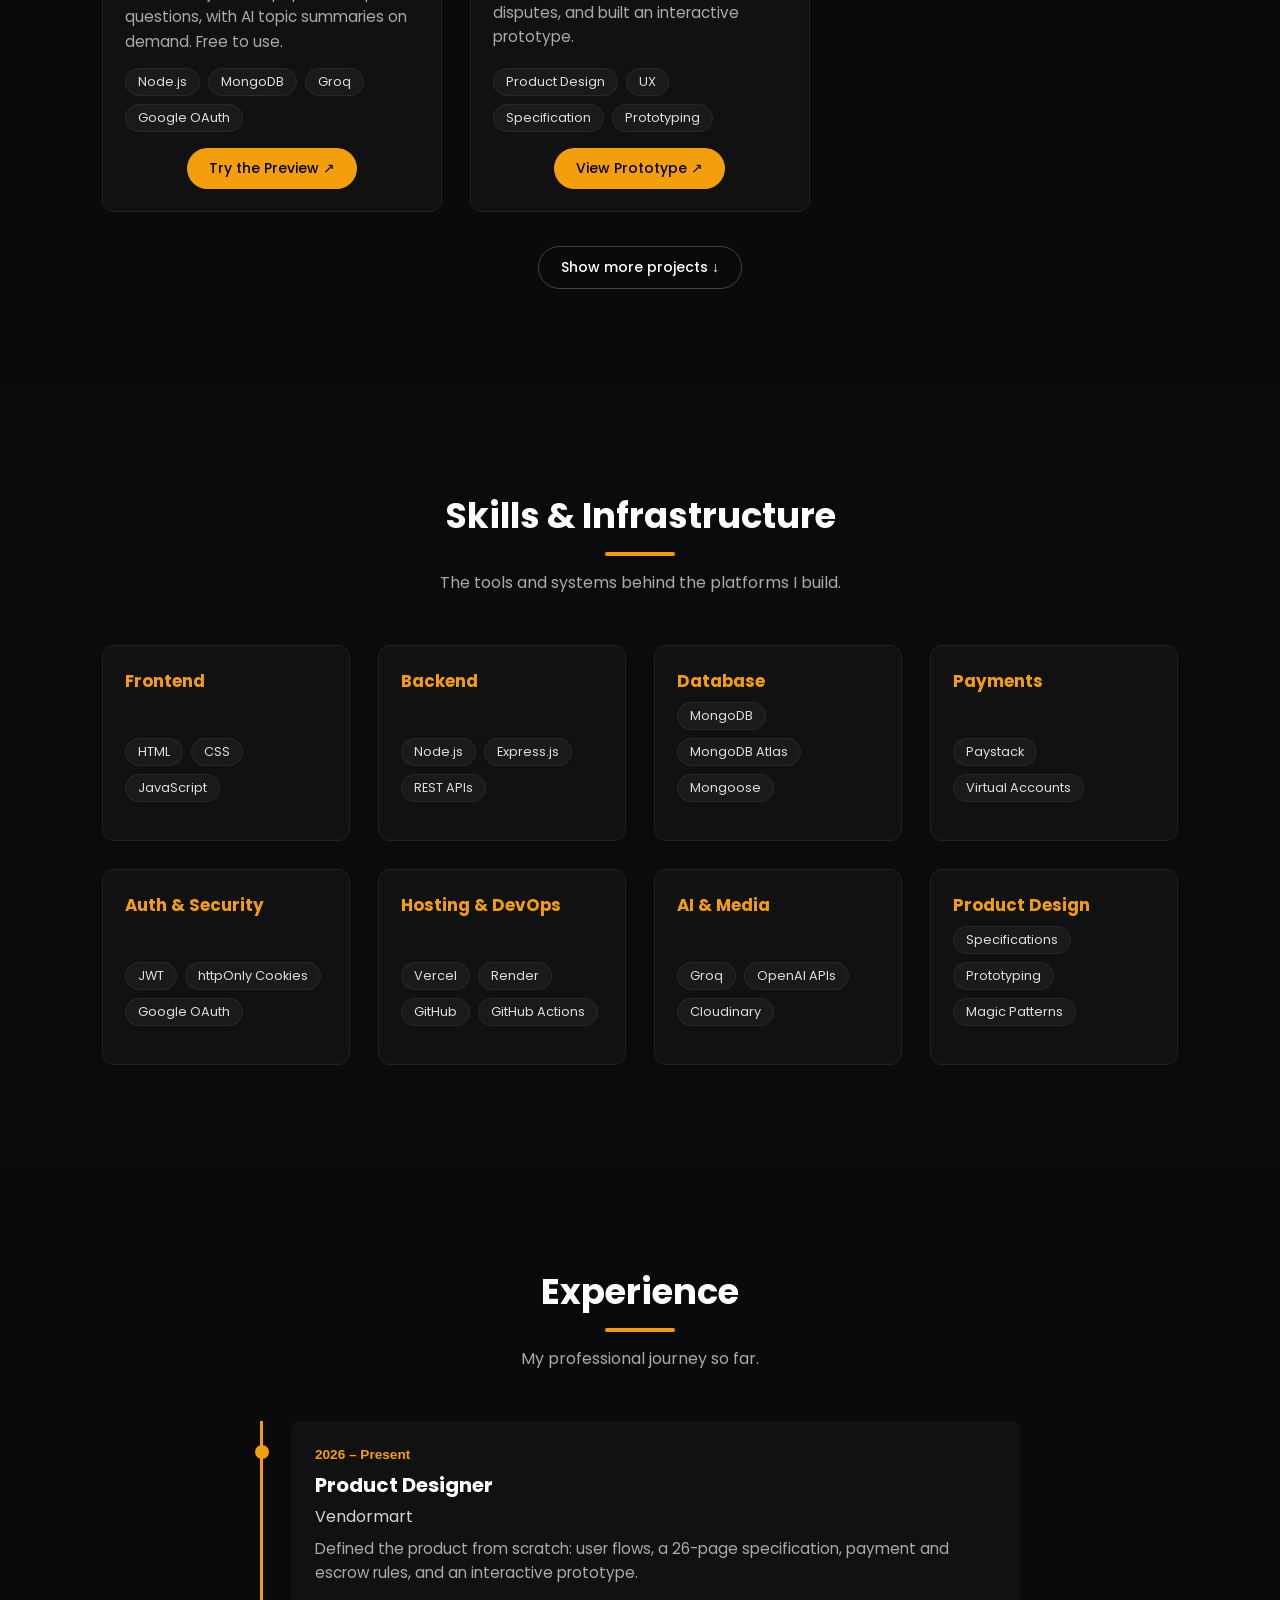
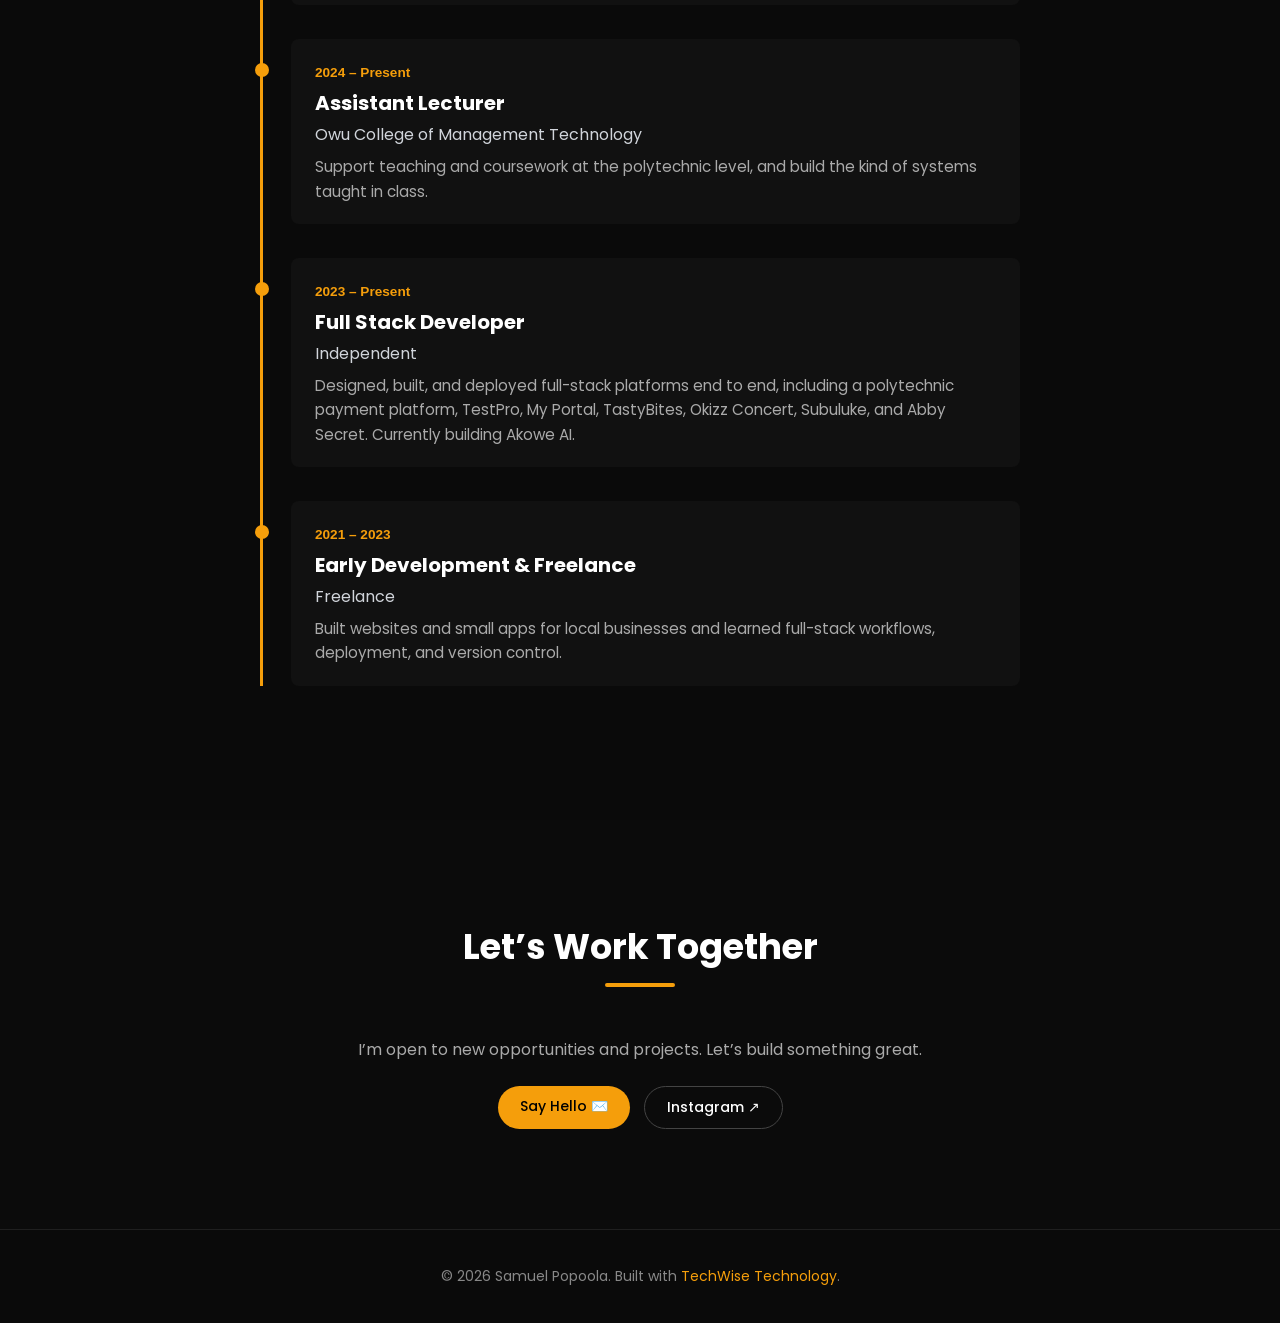
==== commit c161945e: "Update index.html" ====
--- a/index.html
+++ b/index.html
@@ -16,7 +16,7 @@
 <meta property="og:description" content="Web platforms for education, payments and commerce.">
 <meta property="og:image" content="https://samuelpopoola.com.ng/images/samuel.jpg">
 <meta name="twitter:card" content="summary_large_image">
-<link rel="icon" href="/images/techwise.jpg">
+<link rel="icon" href="/images/sp.jpg">
 <link href="https://fonts.googleapis.com/css2?family=Poppins:wght@300;400;500;600;700&display=swap" rel="stylesheet">
 <link rel="stylesheet" href="css/style.css">
 <script>document.documentElement.className="js"</script>
@@ -25,7 +25,7 @@
 <body id="top">
 
 <header>
-<a href="#top" class="logo"><img src="images/techwise2.png" alt="Samuel Popoola logo"></a>
+<a href="#top" class="logo"><img src="images/sp.jpg" alt="Samuel Popoola logo"></a>
 <nav id="nav">
 <a href="#about">About</a>
 <a href="#projects">Projects</a>
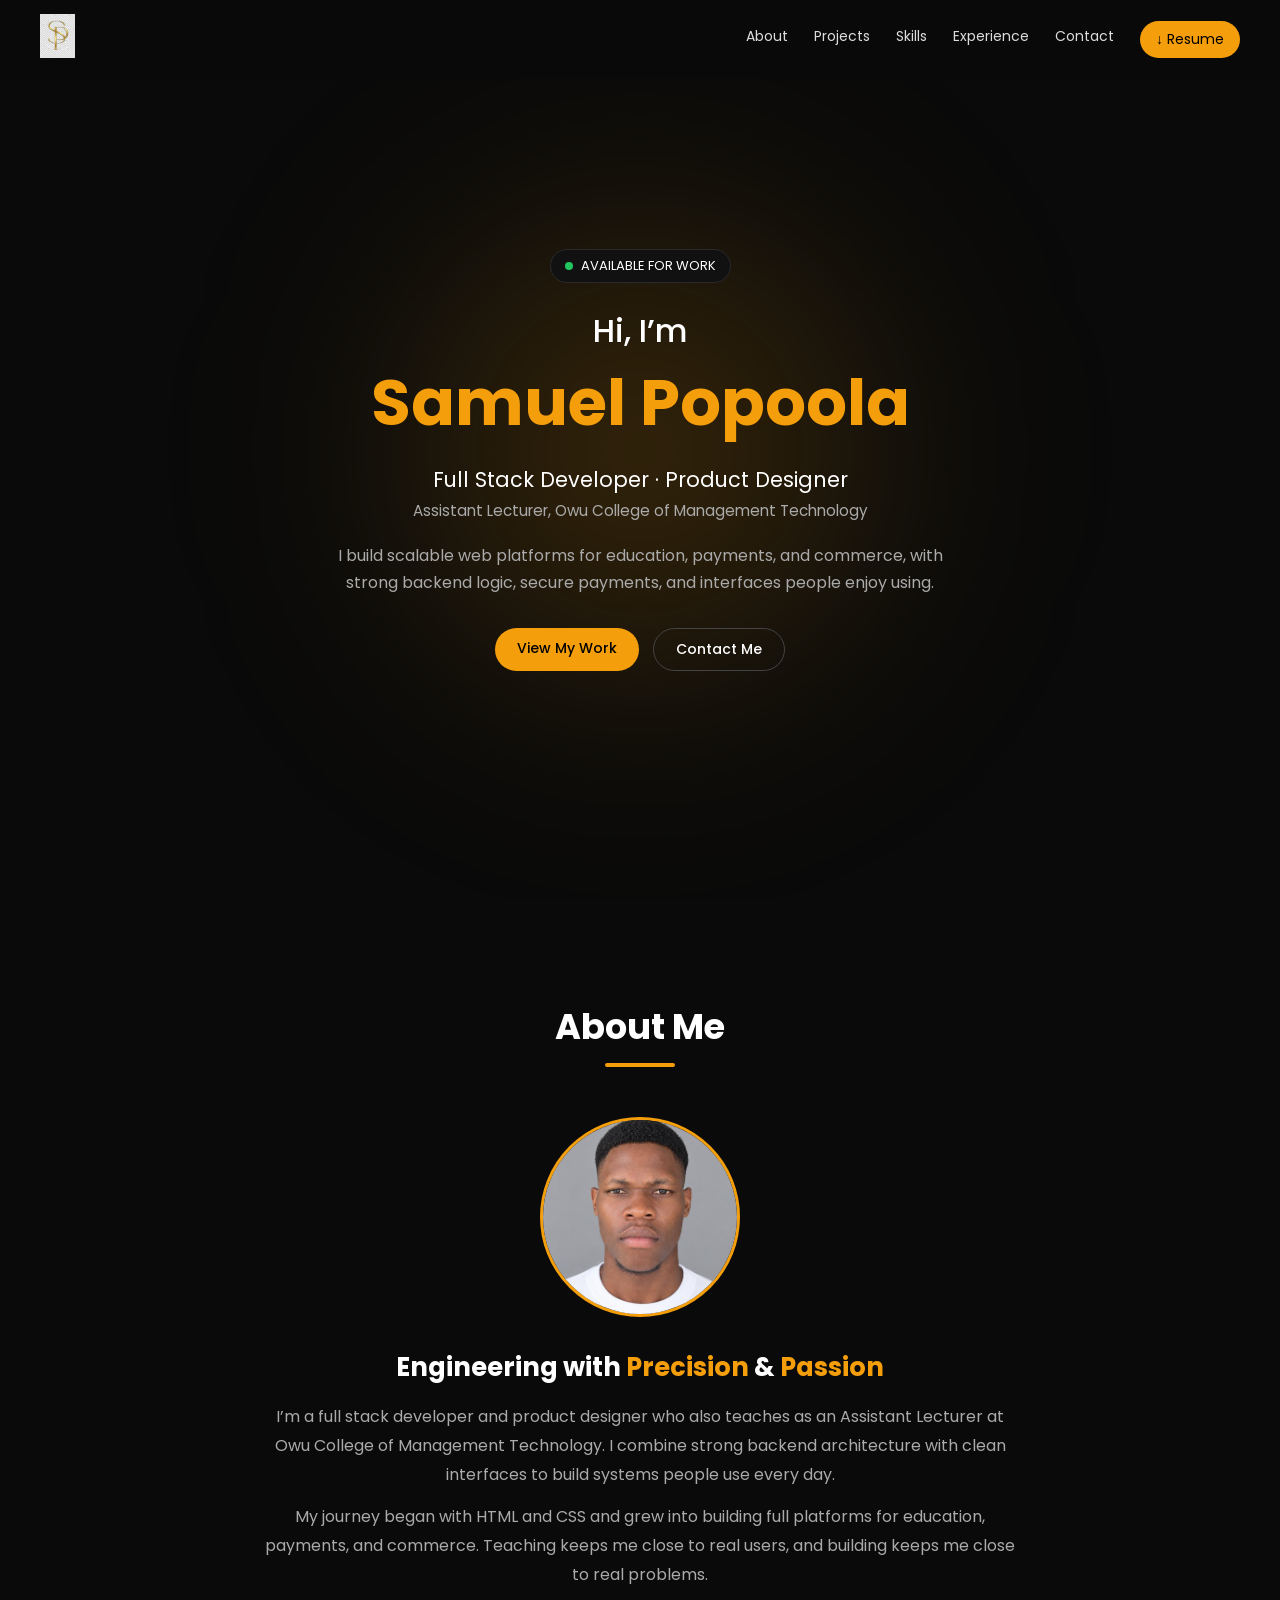
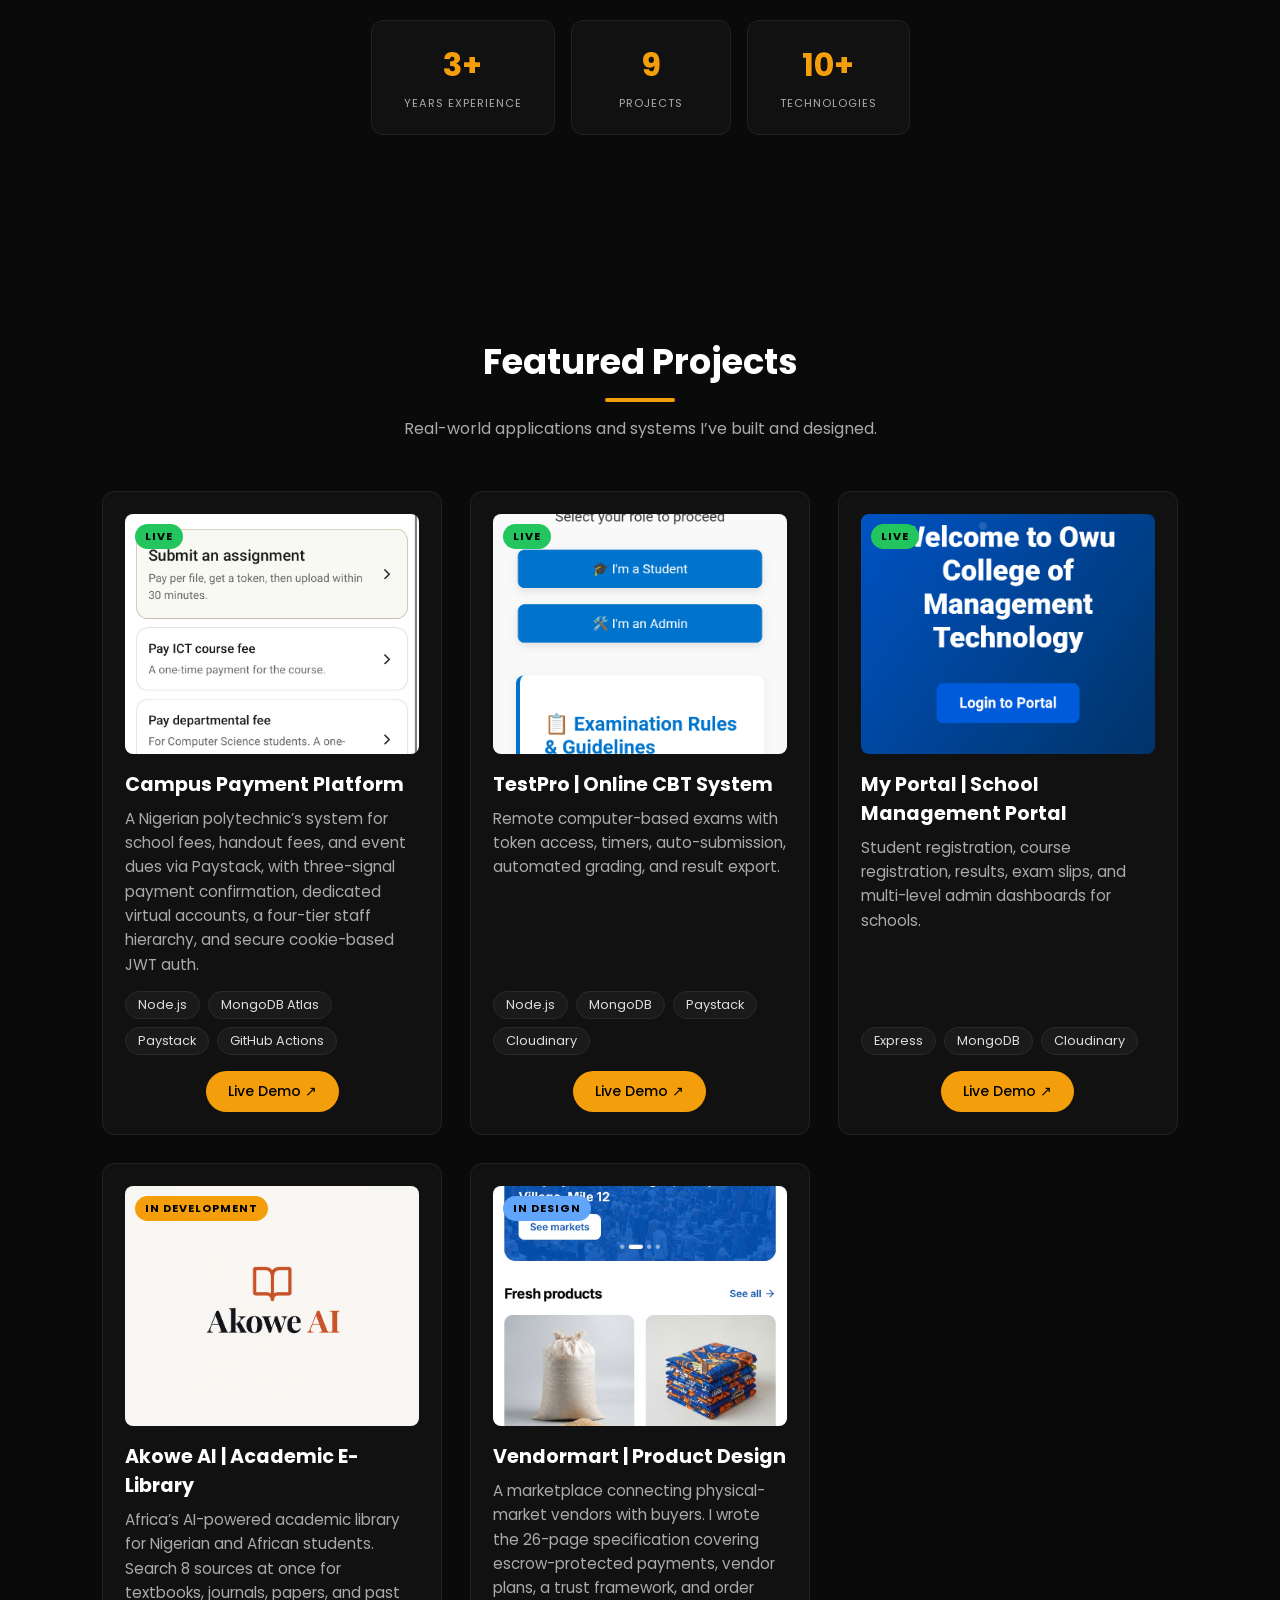
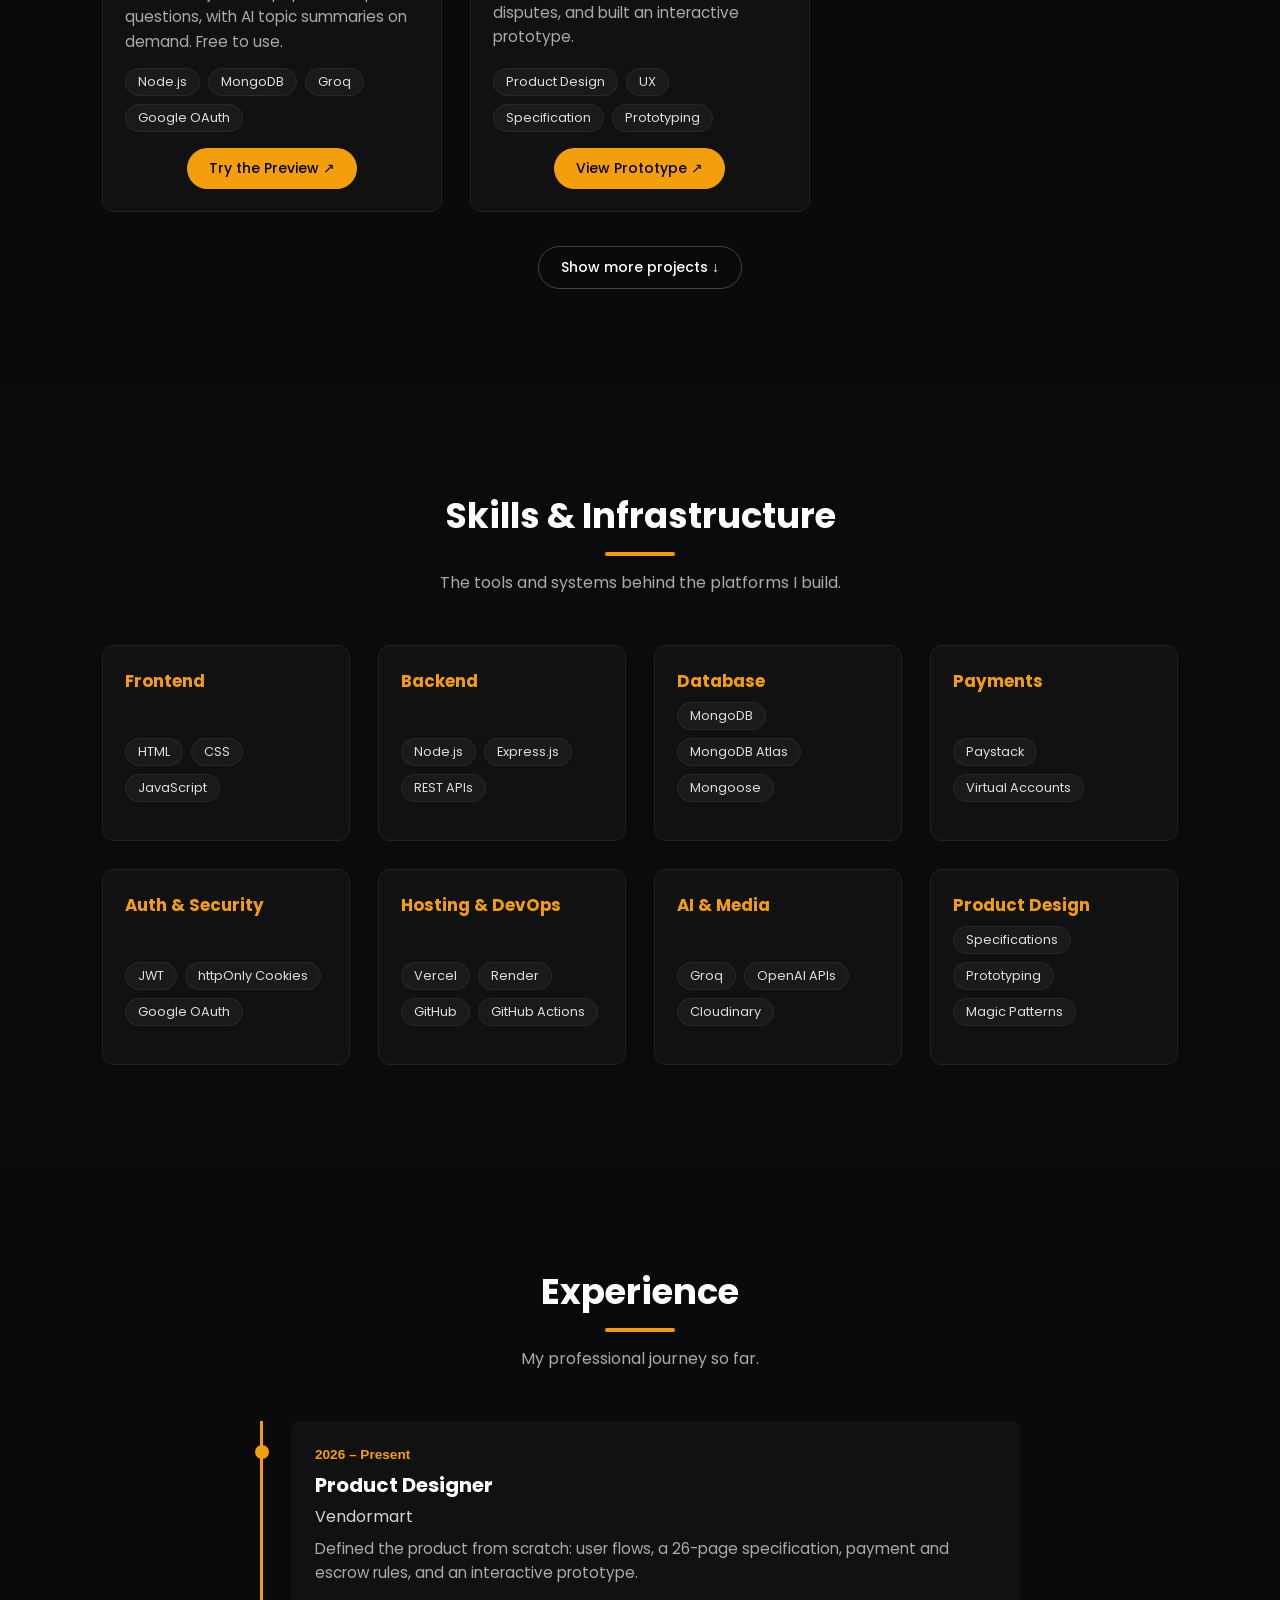
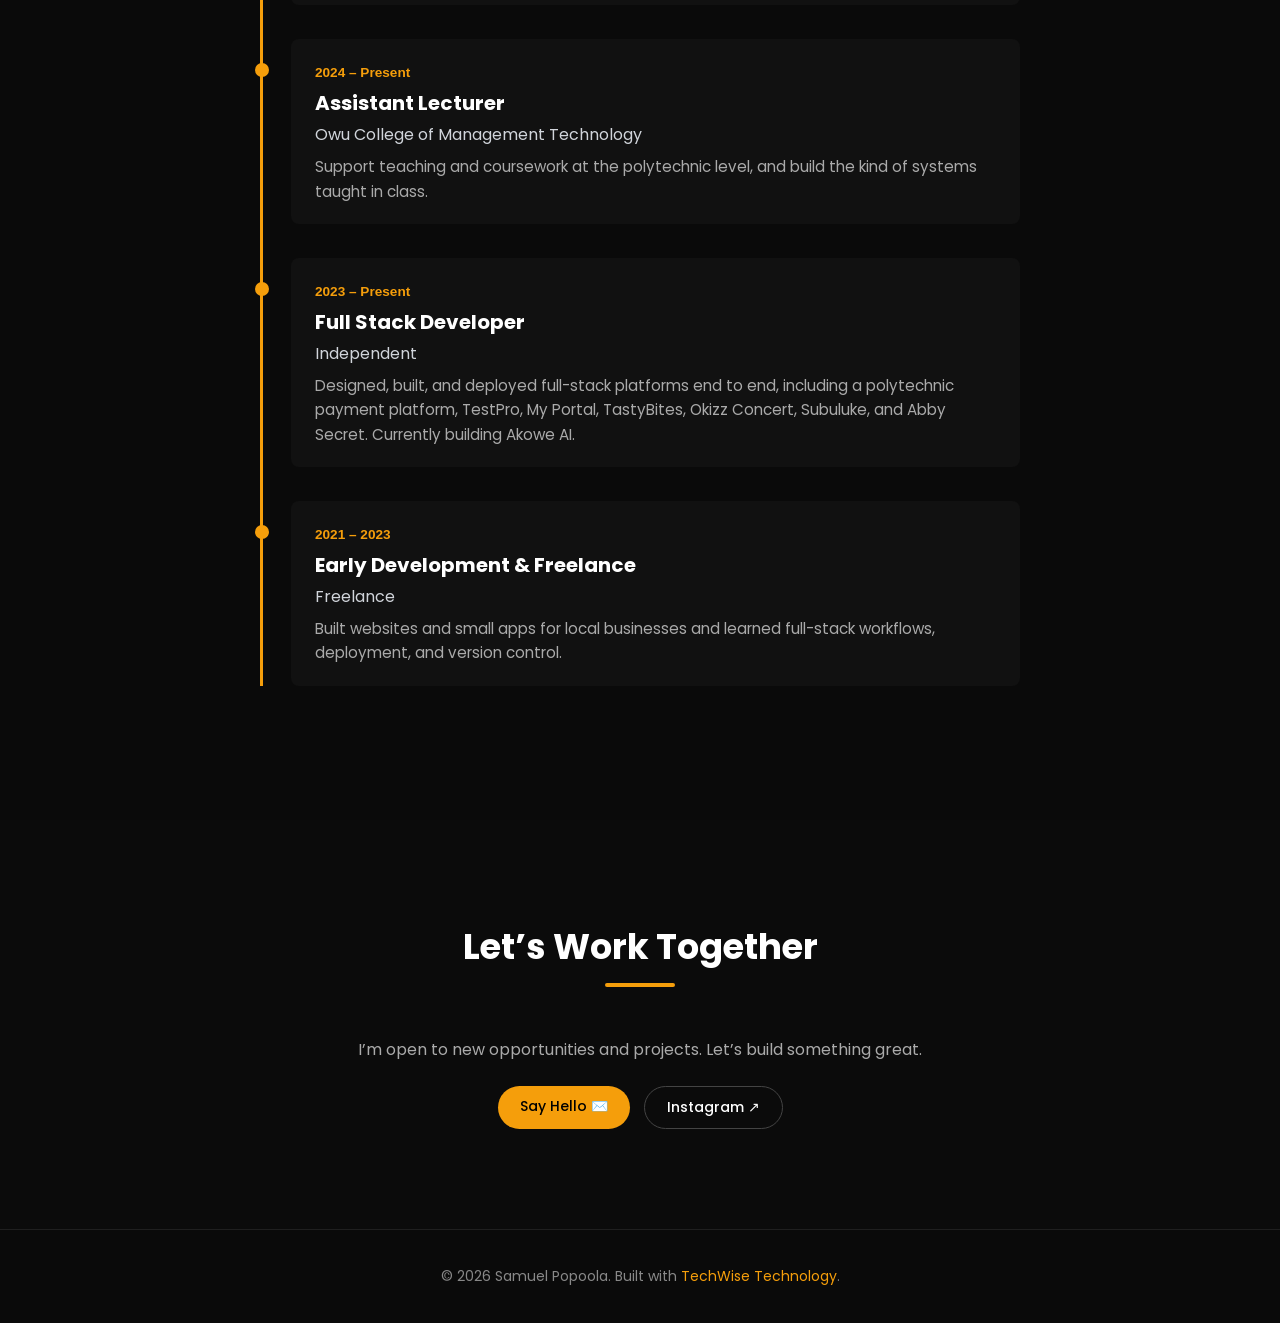
==== commit 5e0fec51: "Change logo image in index.html Updated logo image source in the header." ====
--- a/index.html
+++ b/index.html
@@ -14,7 +14,7 @@
 <meta property="og:url" content="https://samuelpopoola.com.ng/">
 <meta property="og:title" content="Samuel Popoola | Full Stack Developer &amp; Product Designer">
 <meta property="og:description" content="Web platforms for education, payments and commerce.">
-<meta property="og:image" content="https://samuelpopoola.com.ng/images/samuel.jpg">
+<meta property="og:image" content="https://samuelpopoola.com.ng/images/sp.jpg">
 <meta name="twitter:card" content="summary_large_image">
 <link rel="icon" href="/images/sp.jpg">
 <link href="https://fonts.googleapis.com/css2?family=Poppins:wght@300;400;500;600;700&display=swap" rel="stylesheet">
@@ -25,7 +25,7 @@
 <body id="top">
 
 <header>
-<a href="#top" class="logo"><img src="images/sp.jpg" alt="Samuel Popoola logo"></a>
+<a href="#top" class="logo"><img src="images/sp2.jpg" alt="Samuel Popoola logo"></a>
 <nav id="nav">
 <a href="#about">About</a>
 <a href="#projects">Projects</a>
@@ -183,4 +183,4 @@
 
 <script src="js/main.js"></script>
 </body>
-</html>+</html>
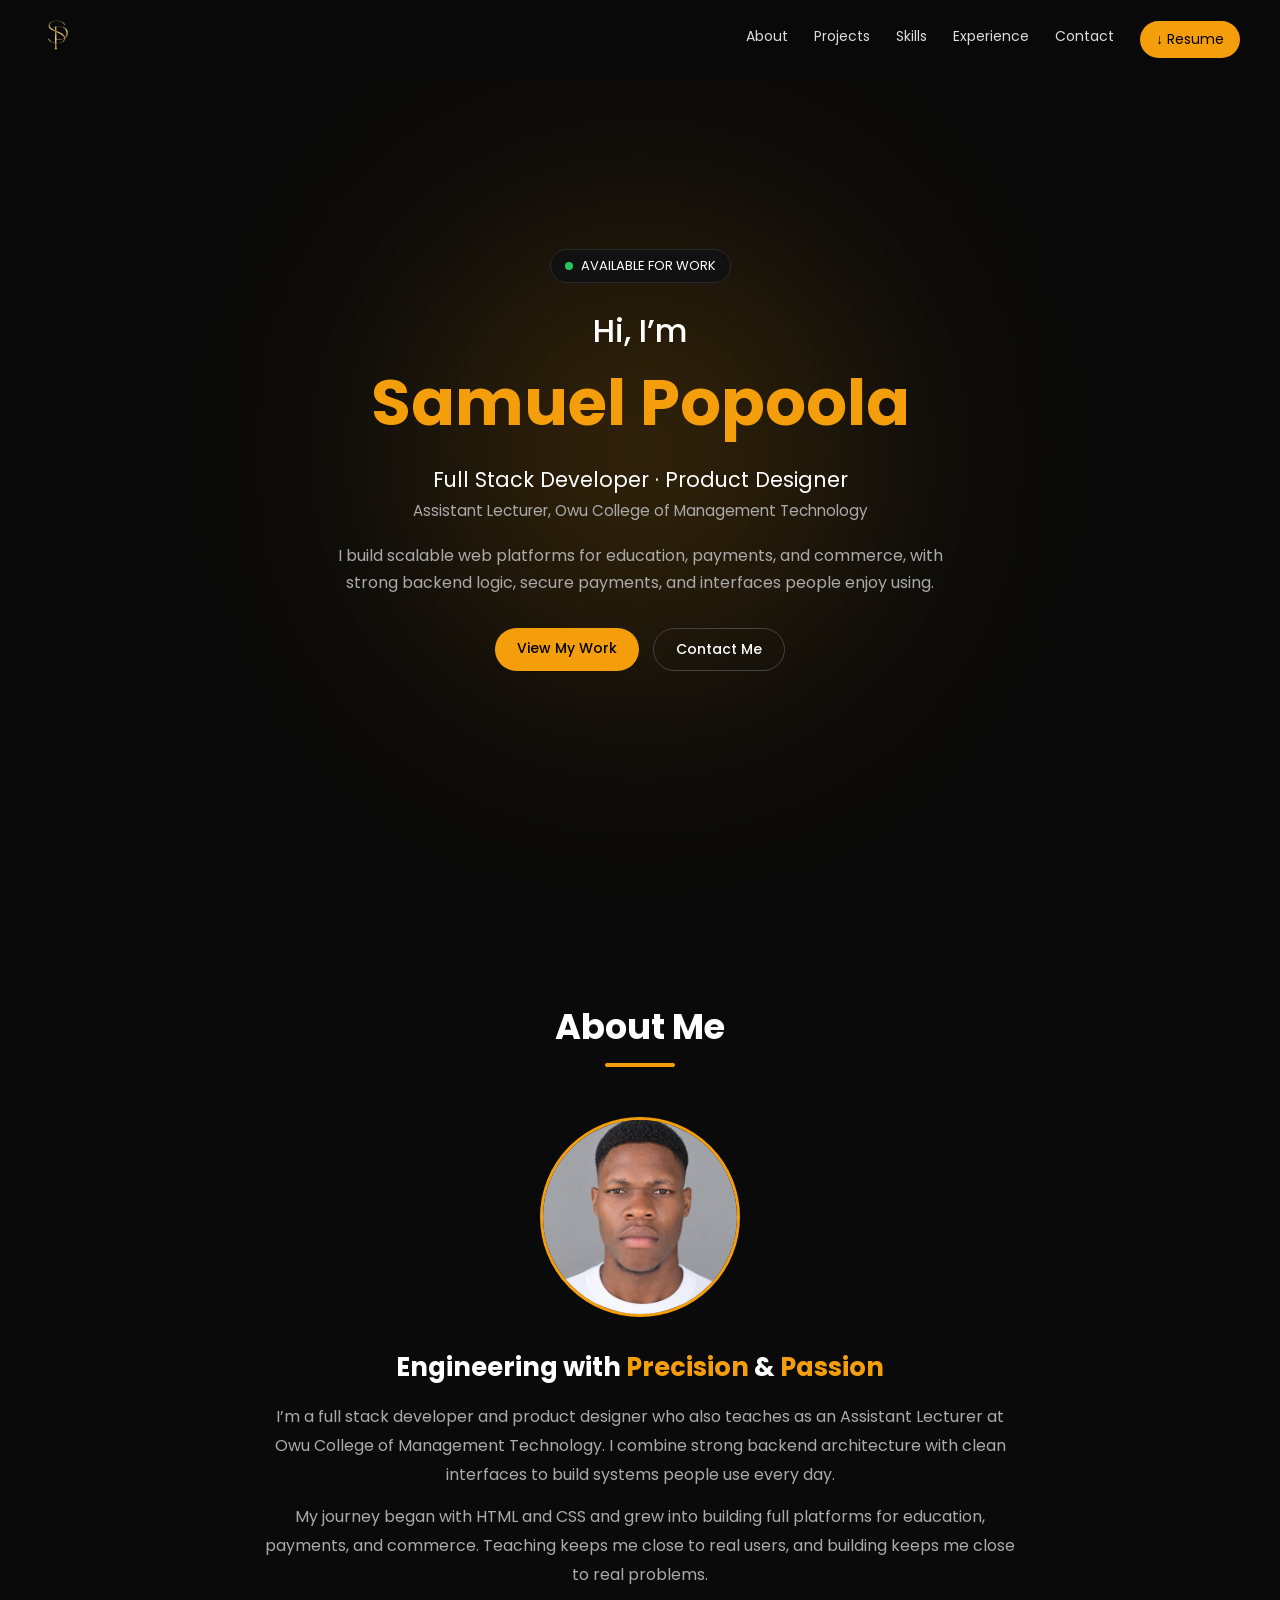
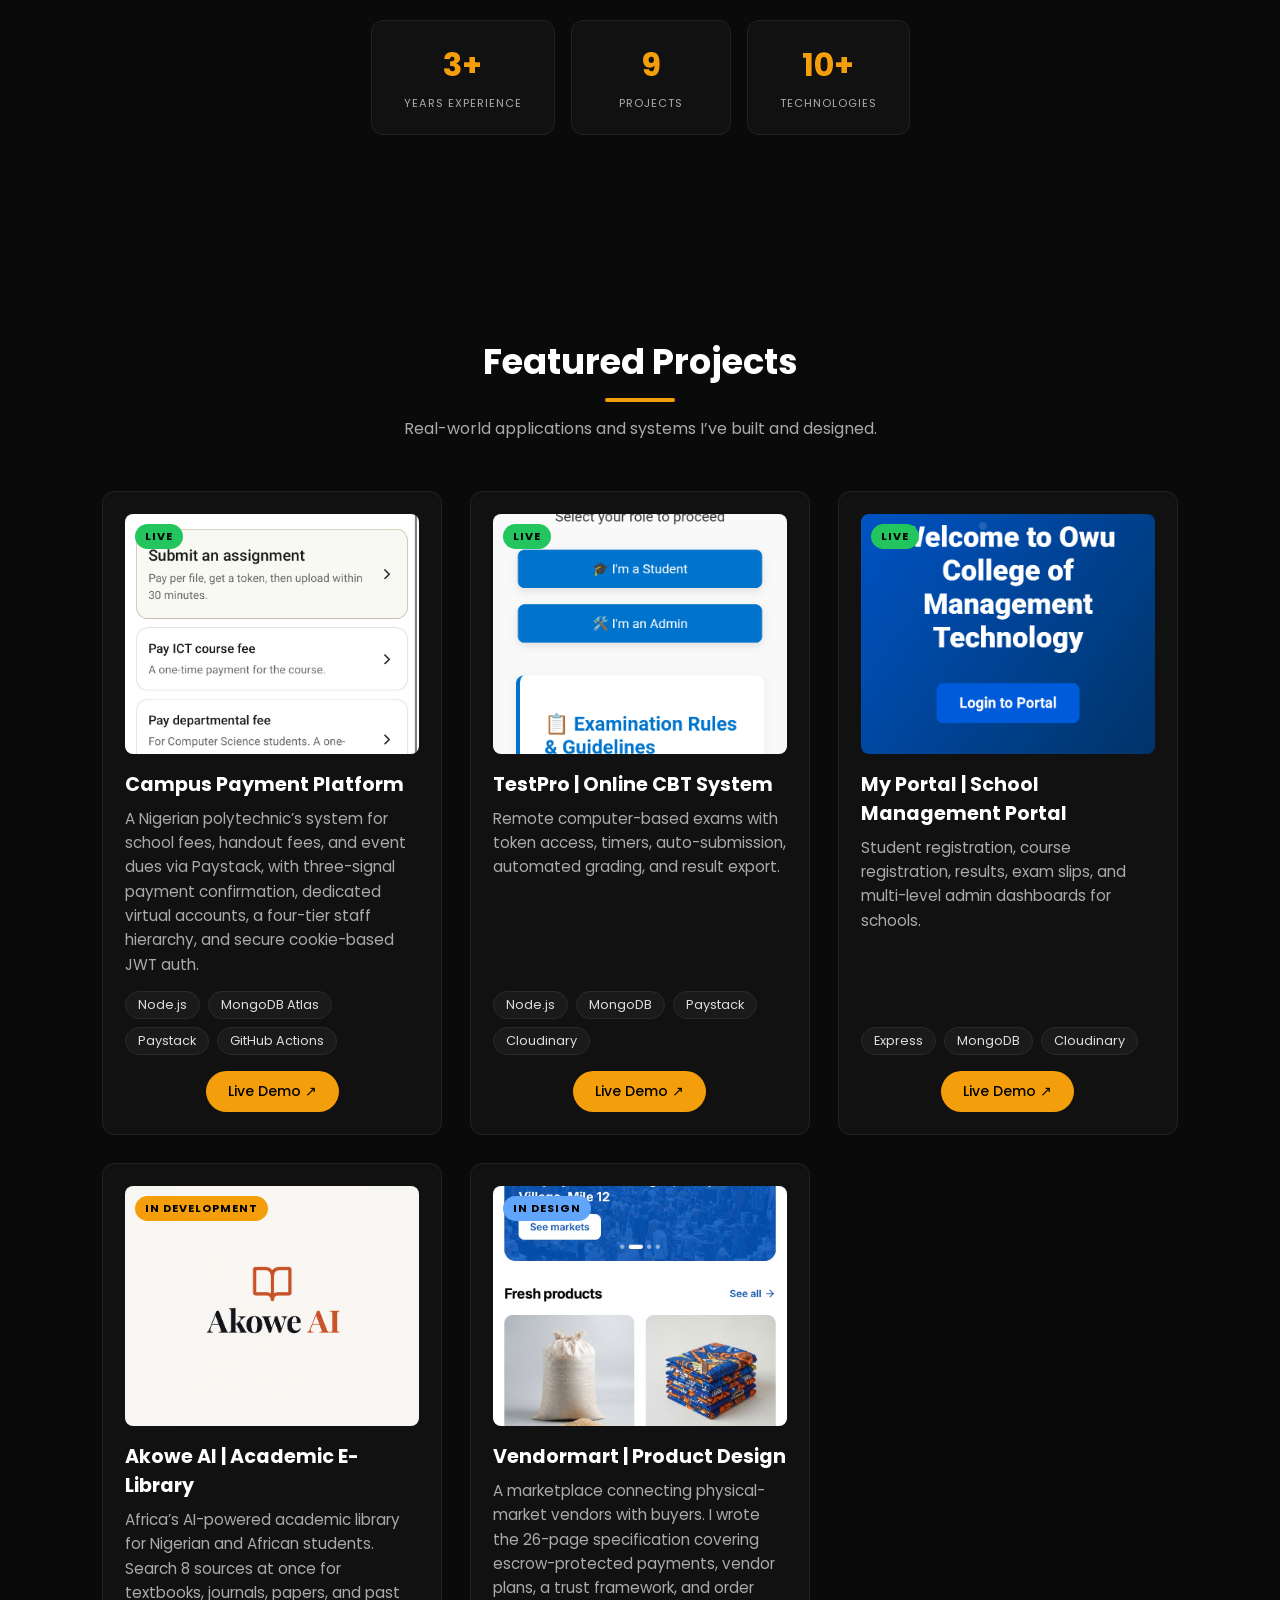
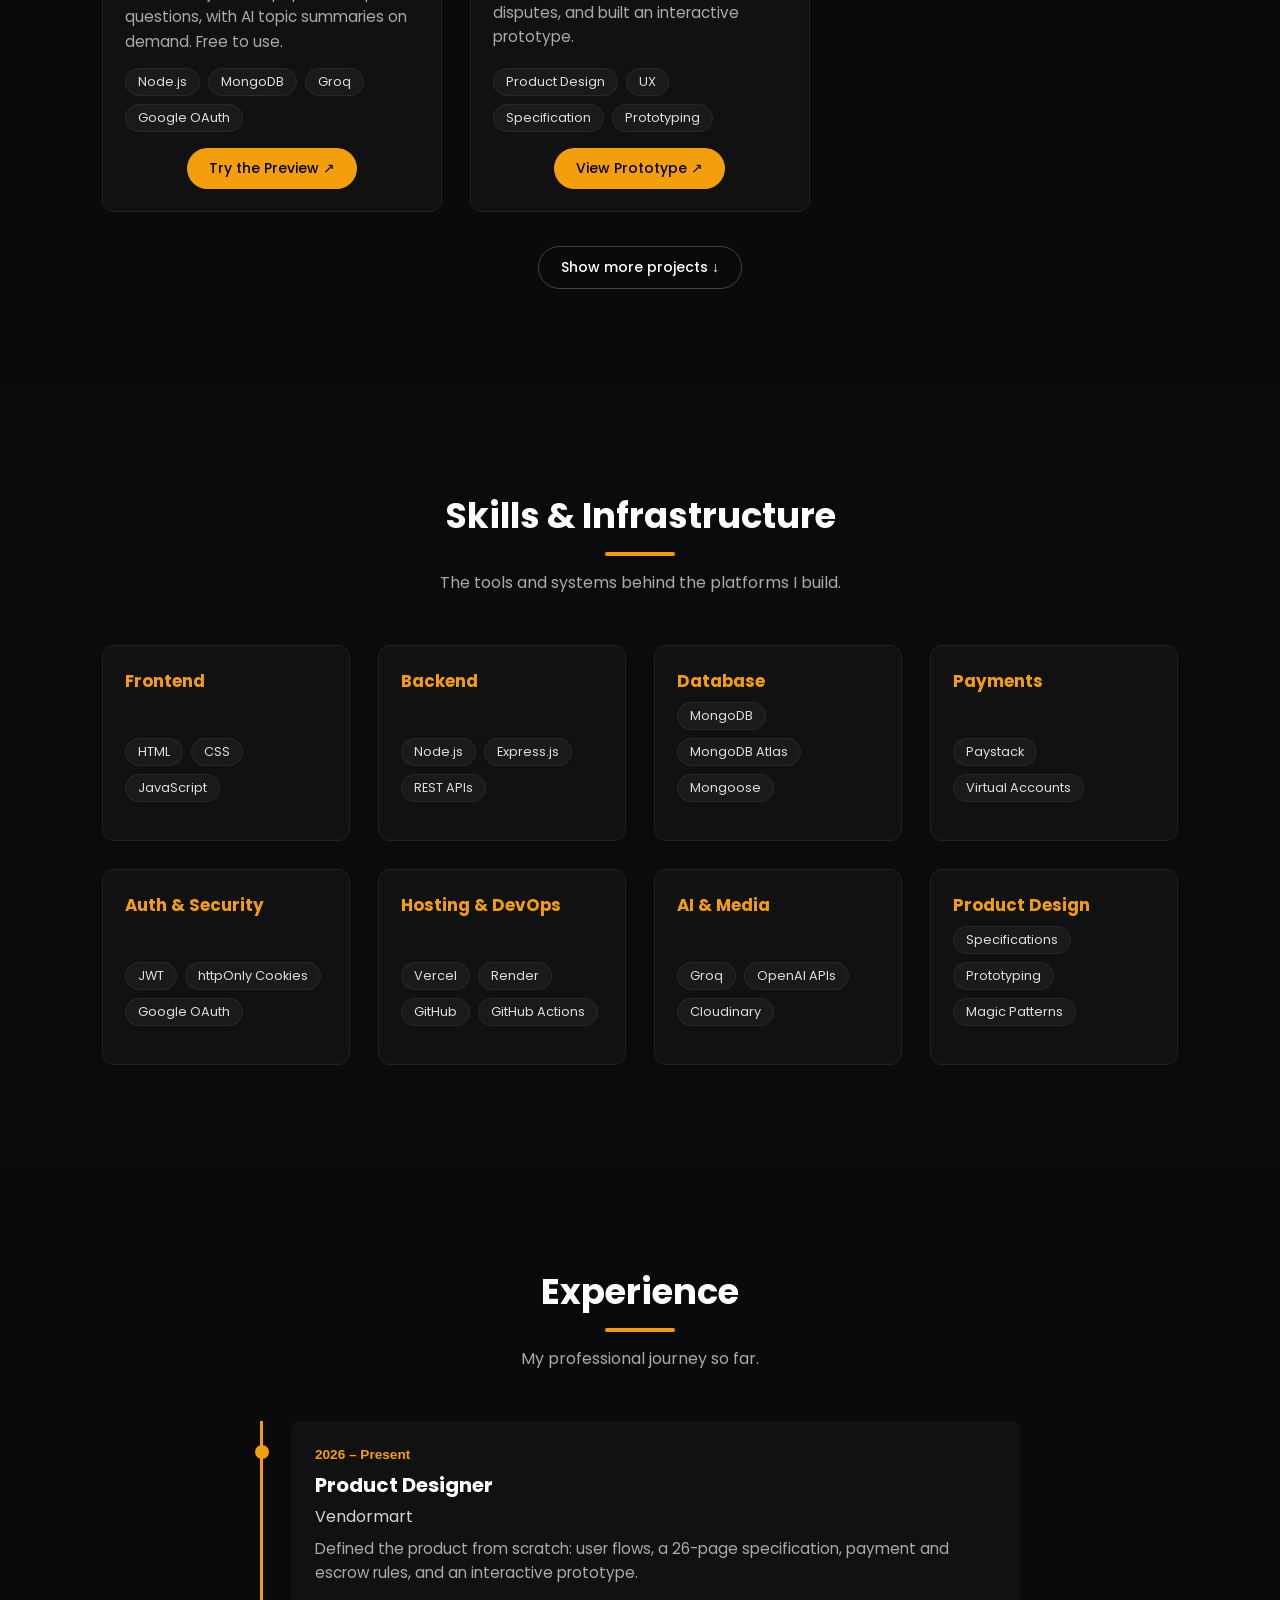
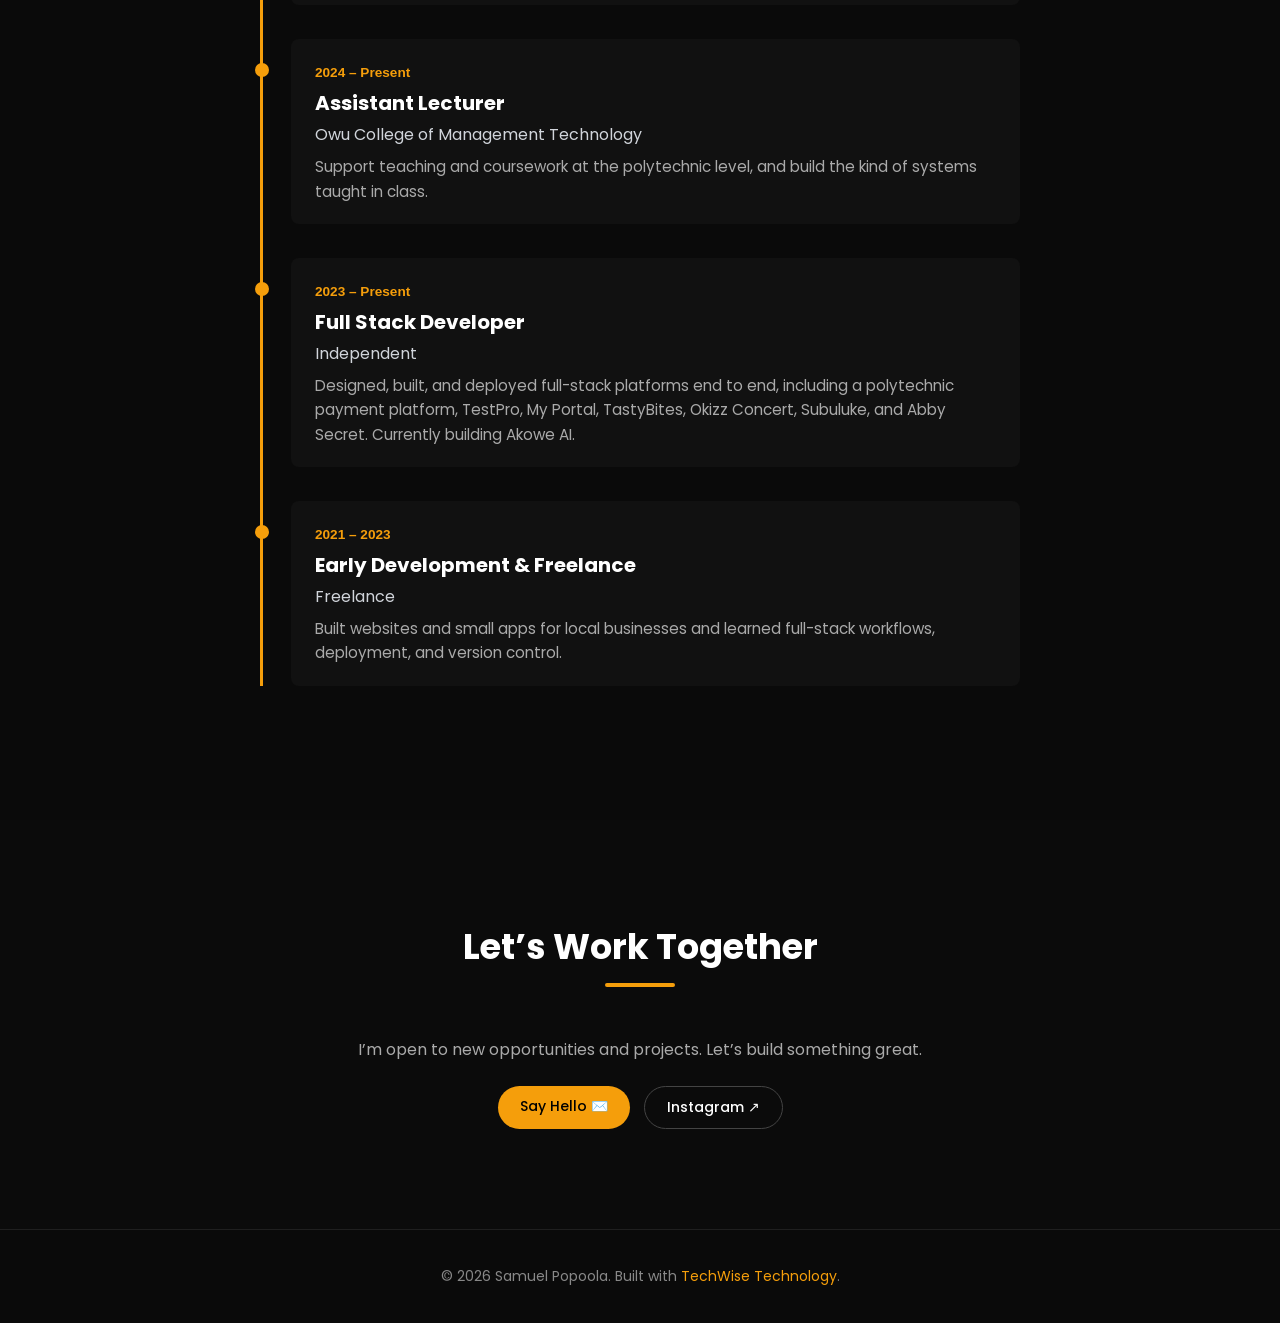
==== commit 126c0101: "Update favicon link to new image" ====
--- a/index.html
+++ b/index.html
@@ -16,7 +16,7 @@
 <meta property="og:description" content="Web platforms for education, payments and commerce.">
 <meta property="og:image" content="https://samuelpopoola.com.ng/images/sp.jpg">
 <meta name="twitter:card" content="summary_large_image">
-<link rel="icon" href="/images/sp.jpg">
+<link rel="icon" href="/images/sp2.jpg">
 <link href="https://fonts.googleapis.com/css2?family=Poppins:wght@300;400;500;600;700&display=swap" rel="stylesheet">
 <link rel="stylesheet" href="css/style.css">
 <script>document.documentElement.className="js"</script>
